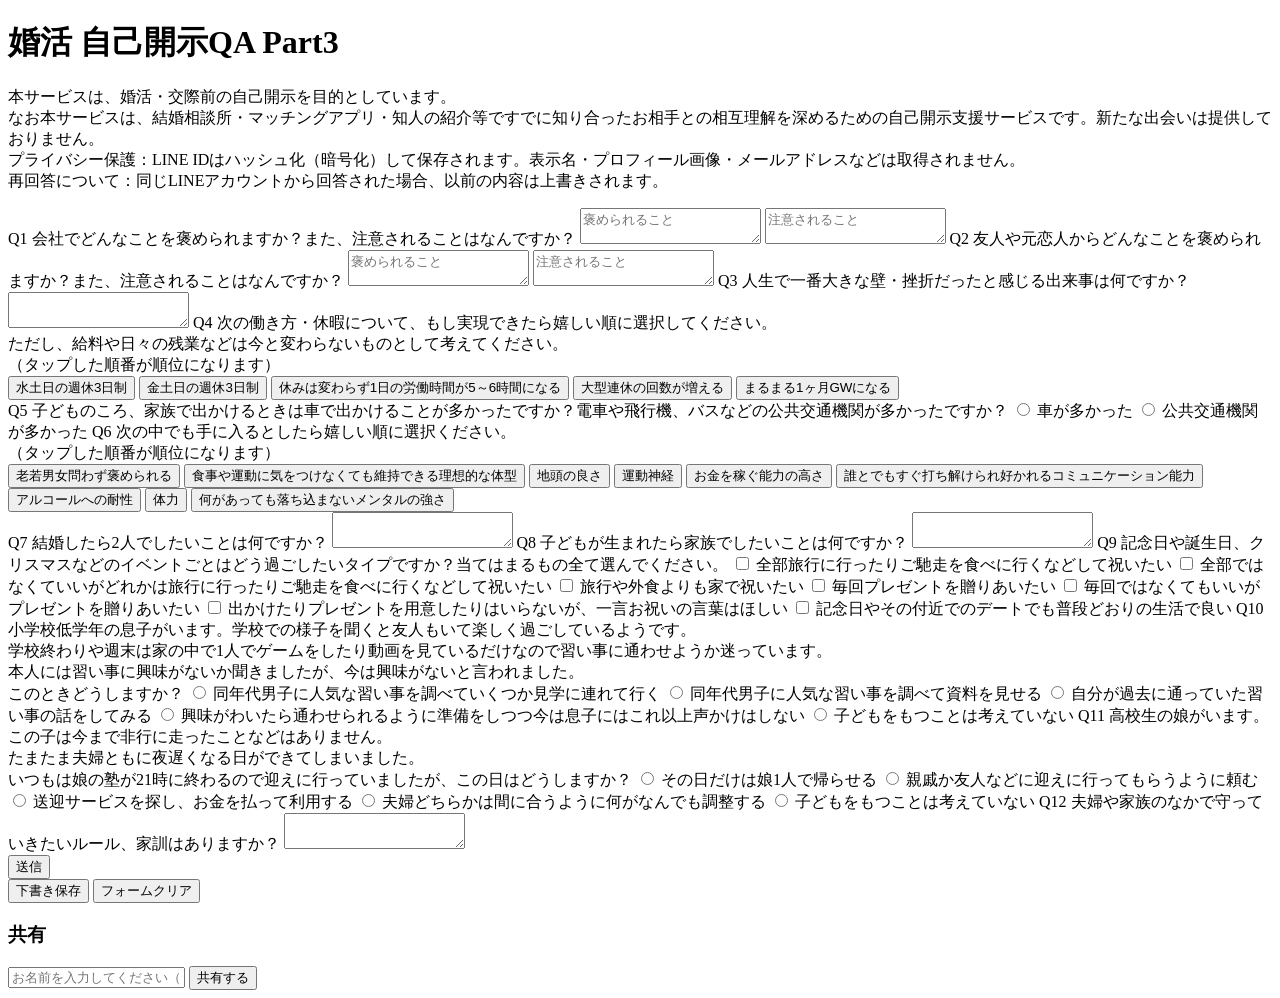
==== index.html @ a562075f "Update index.html" ====
<!DOCTYPE html>
<html lang="ja">
<head>
<meta charset="UTF-8"/>
<meta name="viewport" content="width=device-width, initial-scale=1.0"/>
<title>婚活自己開示QA Part3</title>

<link rel="stylesheet" href="style.css"/>
<script src="https://static.line-scdn.net/liff/edge/2/sdk.js"></script>

<style>
/* ============================================================
   ビューモード（共有リンクで開いたとき）
   ============================================================ */

#viewMode {
  display: none;
}

/* ============================================================
   状態表示（共有リンク読み込み中・エラー時）
   ============================================================ */

.state-card{
  text-align:center;
}

.state-text{
  margin:0;
  font-size:14px;
  line-height:1.8;
  color:#666;
}

.state-spinner{
  width:30px;
  height:30px;
  margin:0 auto 12px;
}

.state-spinner img{
  width:30px;
  height:30px;
  display:none;
}

.state-spinner .spinner-light{
  display:block;
}

@media (prefers-color-scheme: dark){
  .state-spinner .spinner-light{ display:none; }
  .state-spinner .spinner-dark{ display:block; }
}

.view-header {
  background: #ffffff;
  border-radius: 16px;
  padding: 20px 24px;
  margin-bottom: 16px;
  box-shadow: 0 4px 12px rgba(0,0,0,0.08);
  text-align: center;
}

.view-label {
  margin: 0 0 8px;
  font-size: 18px;
  font-weight: 700;
  color: #d96c7d;
  letter-spacing: 0.05em;
}

.view-name {
  margin: 0;
  font-size: 20px;
  font-weight: 700;
  color: #444;
}

.view-item {
  background: #ffffff;
  border-radius: 16px;
  padding: 18px 20px;
  margin-bottom: 12px;
  box-shadow: 0 2px 8px rgba(0,0,0,0.06);
}

.view-question {
  margin: 0 0 8px;
  font-size: 14px;
  font-weight: 600;
  color: #d96c7d;
  line-height: 1.6;
}

.view-answer {
  margin: 0;
  font-size: 15px;
  color: #444;
  line-height: 1.8;
  white-space: pre-wrap;
  word-break: break-word;
}

/* ============================================================
   共有画面 下部CTA（あなたの価値観も共有してみませんか？）
   ============================================================ */

.cta-card{
  position: relative;
  margin-top: 24px;
  padding: 24px;
  background: linear-gradient(135deg, #fff9fa 0%, #ffeef1 100%);
  border: 2px dashed #f4b8c5;
  border-radius: 24px;
  overflow: hidden;
  display: flex;
  align-items: center;
  gap: 20px;
  text-align: left;
}

.cta-image-left{
  flex: 0 0 25%;
  width: 25%;
  max-width: 140px;
  border-radius: 16px;
  object-fit: cover;
}

.cta-content{
  flex: 1;
  min-width: 0;
}

.cta-title{
  margin: 0 0 12px;
  font-size: 18px;
  font-weight: 700;
  color: #d96c7d;
}

.cta-text{
  margin: 0 0 20px;
  font-size: 13px;
  line-height: 1.8;
  color: #555;
}

.cta-button{
  display: flex;
  align-items: center;
  justify-content: center;
  gap: 8px;
  width: 100%;
  padding: 14px;
  border: none;
  border-radius: 50px;
  background: #f48ca0;
  color: #fff;
  font-size: 15px;
  font-weight: 700;
  text-decoration: none;
  cursor: pointer;
  box-shadow: 0 4px 12px rgba(244,140,160,.35);
}

.cta-arrow{
  display: inline-flex;
  align-items: center;
  justify-content: center;
  width: 22px;
  height: 22px;
  border-radius: 50%;
  background: rgba(255,255,255,.3);
  font-size: 14px;
  line-height: 1;
}

@media (max-width: 480px){
  .cta-card{
    flex-direction: column;
    text-align: center;
  }
  .cta-image-left{
    width: 45%;
    flex: 0 0 auto;
  }
  .cta-title{ font-size: 18px; }
}

/* ============================================================
   Q9 詳細欄（初期状態は非表示。JSで表示制御）
   ============================================================ */
#q9Detail{
  display: none;
}
</style>
</head>

<body>

<div class="container">

<!-- タイトル -->
<div class="form-header">

  <h1>婚活 自己開示QA Part3</h1>

  <p class="form-description">
    本サービスは、婚活・交際前の自己開示を目的としています。<br>
    なお本サービスは、結婚相談所・マッチングアプリ・知人の紹介等ですでに知り合ったお相手との相互理解を深めるための自己開示支援サービスです。新たな出会いは提供しておりません。<br>
    プライバシー保護：LINE IDはハッシュ化（暗号化）して保存されます。表示名・プロフィール画像・メールアドレスなどは取得されません。<br>
    再回答について：同じLINEアカウントから回答された場合、以前の内容は上書きされます。
  </p>

</div>

<!-- ビューモード表示エリア（共有リンクで開いたとき） -->
<div id="viewMode"></div>

<!-- Q1 -->
<label>Q1 会社でどんなことを褒められますか？また、注意されることはなんですか？</label>

<textarea
  id="q1good"
  class="detail-textarea"
  placeholder="褒められること"
></textarea>

<textarea
  id="q1bad"
  class="detail-textarea"
  placeholder="注意されること"
></textarea>


<!-- Q2 -->
<label>Q2 友人や元恋人からどんなことを褒められますか？また、注意されることはなんですか？</label>
<textarea
  id="q2good"
  class="detail-textarea"
  placeholder="褒められること"
></textarea>

<textarea
  id="q2bad"
  class="detail-textarea"
  placeholder="注意されること"
></textarea>

<!-- Q3 -->
<label>Q3 人生で一番大きな壁・挫折だったと感じる出来事は何ですか？ </label>
<textarea id="q3" class="detail-textarea"></textarea>

<!-- Q4 -->
<label>
  Q4 次の働き方・休暇について、もし実現できたら嬉しい順に選択してください。<br>
ただし、給料や日々の残業などは今と変わらないものとして考えてください。<br>
（タップした順番が順位になります）
</label>
<div id="q4Ranking" class="ranking-group">

<button type="button" class="rank-option" data-value="水土日の週休3日制">
<span class="rank-number"></span>
水土日の週休3日制
</button>

<button type="button" class="rank-option" data-value="金土日の週休3日制">
<span class="rank-number"></span>
金土日の週休3日制
</button>

<button type="button" class="rank-option" data-value="休みは変わらず1日の労働時間が5～6時間になる">
<span class="rank-number"></span>
休みは変わらず1日の労働時間が5～6時間になる
</button>

<button type="button" class="rank-option" data-value="大型連休の回数が増える">
<span class="rank-number"></span>
大型連休の回数が増える
</button>

<button type="button" class="rank-option" data-value="まるまる1ヶ月GWになる">
<span class="rank-number"></span>
まるまる1ヶ月GWになる 
</button>

</div>

<!-- Q5 -->
<label>
  Q5 子どものころ、家族で出かけるときは車で出かけることが多かったですか？電車や飛行機、バスなどの公共交通機関が多かったですか？
</label>

 <label>
  <input type="radio" name="q5" value="a5-1">
 車が多かった
</label>

  <label>
  <input type="radio" name="q5"  value="a5-2">
公共交通機関が多かった
</label>

<!-- Q6 -->
<label>
  Q6 次の中でも手に入るとしたら嬉しい順に選択ください。<br>
（タップした順番が順位になります）
</label>

<div id="q6Ranking" class="ranking-group">

<button type="button" class="rank-option" data-value="老若男女問わず褒められる">
<span class="rank-number"></span>
老若男女問わず褒められる
</button>

<button type="button" class="rank-option" data-value="食事や運動に気をつけなくても維持できる理想的な体型">
<span class="rank-number"></span>
食事や運動に気をつけなくても維持できる理想的な体型
</button>

<button type="button" class="rank-option" data-value="地頭の良さ">
<span class="rank-number"></span>
地頭の良さ
</button>

<button type="button" class="rank-option" data-value="運動神経">
<span class="rank-number"></span>
運動神経
</button>

<button type="button" class="rank-option" data-value="お金を稼ぐ能力の高さ">
<span class="rank-number"></span>
お金を稼ぐ能力の高さ
</button>

<button type="button" class="rank-option" data-value="誰とでもすぐ打ち解けられ好かれるコミュニケーション能力">
<span class="rank-number"></span>
誰とでもすぐ打ち解けられ好かれるコミュニケーション能力
</button>

<button type="button" class="rank-option" data-value="アルコールへの耐性">
<span class="rank-number"></span>
アルコールへの耐性
</button>

<button type="button" class="rank-option" data-value="体力">
<span class="rank-number"></span>
体力 
</button>

<button type="button" class="rank-option" data-value="何があっても落ち込まないメンタルの強さ">
<span class="rank-number"></span>
何があっても落ち込まないメンタルの強さ
</button>

</div>

<!-- Q7 -->
<label>Q7 結婚したら2人でしたいことは何ですか？</label>
<textarea id="q7" class="detail-textarea"></textarea>

<!-- Q8 -->
<label>Q8 子どもが生まれたら家族でしたいことは何ですか？</label>
<textarea id="q8" class="detail-textarea"></textarea>

<!-- Q9 -->
<label>
  Q9 記念日や誕生日、クリスマスなどのイベントごとはどう過ごしたいタイプですか？当てはまるもの全て選んでください。
</label>

 <label>
  <input type="checkbox" name="q9" value="a9-1">
 全部旅行に行ったりご馳走を食べに行くなどして祝いたい
</label>

  <label>
  <input type="checkbox" name="q9"  value="a9-2">
全部ではなくていいがどれかは旅行に行ったりご馳走を食べに行くなどして祝いたい
</label>

<label>
  <input type="checkbox" name="q9"  value="a9-3">
旅行や外食よりも家で祝いたい
</label>

<label>
  <input type="checkbox" name="q9"  value="a9-4">
毎回プレゼントを贈りあいたい
</label>

<label>
  <input type="checkbox" name="q9"  value="a9-5">
毎回ではなくてもいいがプレゼントを贈りあいたい
</label>

<label>
  <input type="checkbox" name="q9"  value="a9-6">
出かけたりプレゼントを用意したりはいらないが、一言お祝いの言葉はほしい
</label>

<label>
  <input type="checkbox" name="q9"  value="a9-7">
記念日やその付近でのデートでも普段どおりの生活で良い
</label>

  <textarea
    id="q9Detail"
    class="detail-textarea"
    placeholder="プレゼント代"
  ></textarea>

<!-- Q10 -->
<label>
  Q10 小学校低学年の息子がいます。学校での様子を聞くと友人もいて楽しく過ごしているようです。<br>
学校終わりや週末は家の中で1人でゲームをしたり動画を見ているだけなので習い事に通わせようか迷っています。<br>
本人には習い事に興味がないか聞きましたが、今は興味がないと言われました。<br>
このときどうしますか？
</label>

 <label>
  <input type="radio" name="q10" value="a10-1">
  同年代男子に人気な習い事を調べていくつか見学に連れて行く
</label>

<label>
  <input type="radio" name="q10" value="a10-2">
  同年代男子に人気な習い事を調べて資料を見せる
</label>

<label>
  <input type="radio" name="q10" value="a10-3">
  自分が過去に通っていた習い事の話をしてみる
</label>

<label>
  <input type="radio" name="q10" value="a10-4">
  興味がわいたら通わせられるように準備をしつつ今は息子にはこれ以上声かけはしない
</label>

 <label>
  <input type="radio" name="q10" value="a10-5">
  子どもをもつことは考えていない
</label>

<!-- Q11 -->
<label>Q11 高校生の娘がいます。この子は今まで非行に走ったことなどはありません。<br>
たまたま夫婦ともに夜遅くなる日ができてしまいました。<br>
いつもは娘の塾が21時に終わるので迎えに行っていましたが、この日はどうしますか？</label>

<label>
  <input type="radio" name="q11" value="a11-1">
  その日だけは娘1人で帰らせる
</label>

<label>
  <input type="radio" name="q11" value="a11-2">
  親戚か友人などに迎えに行ってもらうように頼む
</label>

<label>
  <input type="radio" name="q11" value="a11-3">
  送迎サービスを探し、お金を払って利用する
</label>

<label>
  <input type="radio" name="q11" value="a11-4">
  夫婦どちらかは間に合うように何がなんでも調整する
</label>


<label>
  <input type="radio" name="q11" value="a11-5">
  子どもをもつことは考えていない
</label>

<!-- Q12 -->
<label>Q12 夫婦や家族のなかで守っていきたいルール、家訓はありますか？</label>
<textarea id="q12" class="detail-textarea"></textarea>

<div class="button-group">

<button id="submitBtn" type="button">
  送信
</button>

<div class="sub-buttons">

  <button id="draftBtn" type="button">
    下書き保存
  </button>

  <button id="clearBtn" type="button">
    フォームクリア
  </button>

</div>

</div>

<!-- 共有モーダル -->
<div id="shareModal" class="modal hidden">
<div class="modal-content">

  <h3>共有</h3>

  <input
    id="shareName"
    placeholder="お名前を入力してください（任意）"
  >

  <button id="shareBtn">
    共有する
  </button>

</div>
</div>

<script src="app.js"></script>
</body>
</html>
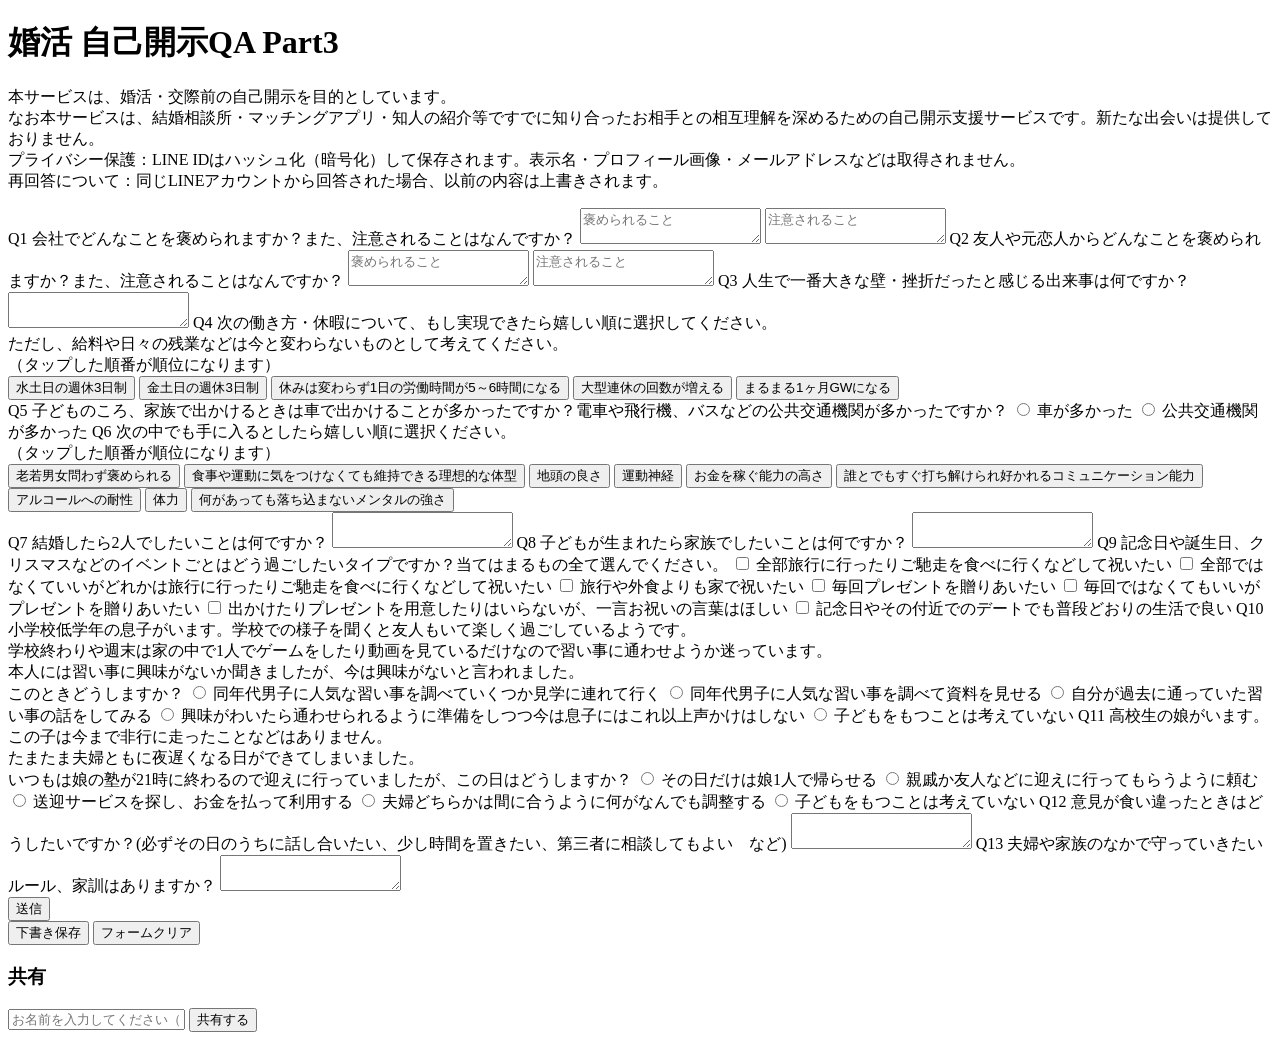
==== commit d7b9cf8a: "Update index.html" ====
--- a/index.html
+++ b/index.html
@@ -477,8 +477,12 @@
 </label>
 
 <!-- Q12 -->
-<label>Q12 夫婦や家族のなかで守っていきたいルール、家訓はありますか？</label>
+<label>Q12 意見が食い違ったときはどうしたいですか？(必ずその日のうちに話し合いたい、少し時間を置きたい、第三者に相談してもよい　など)</label>
 <textarea id="q12" class="detail-textarea"></textarea>
+
+<!-- Q13 -->
+<label>Q13 夫婦や家族のなかで守っていきたいルール、家訓はありますか？</label>
+<textarea id="q13" class="detail-textarea"></textarea>
 
 <div class="button-group">
 
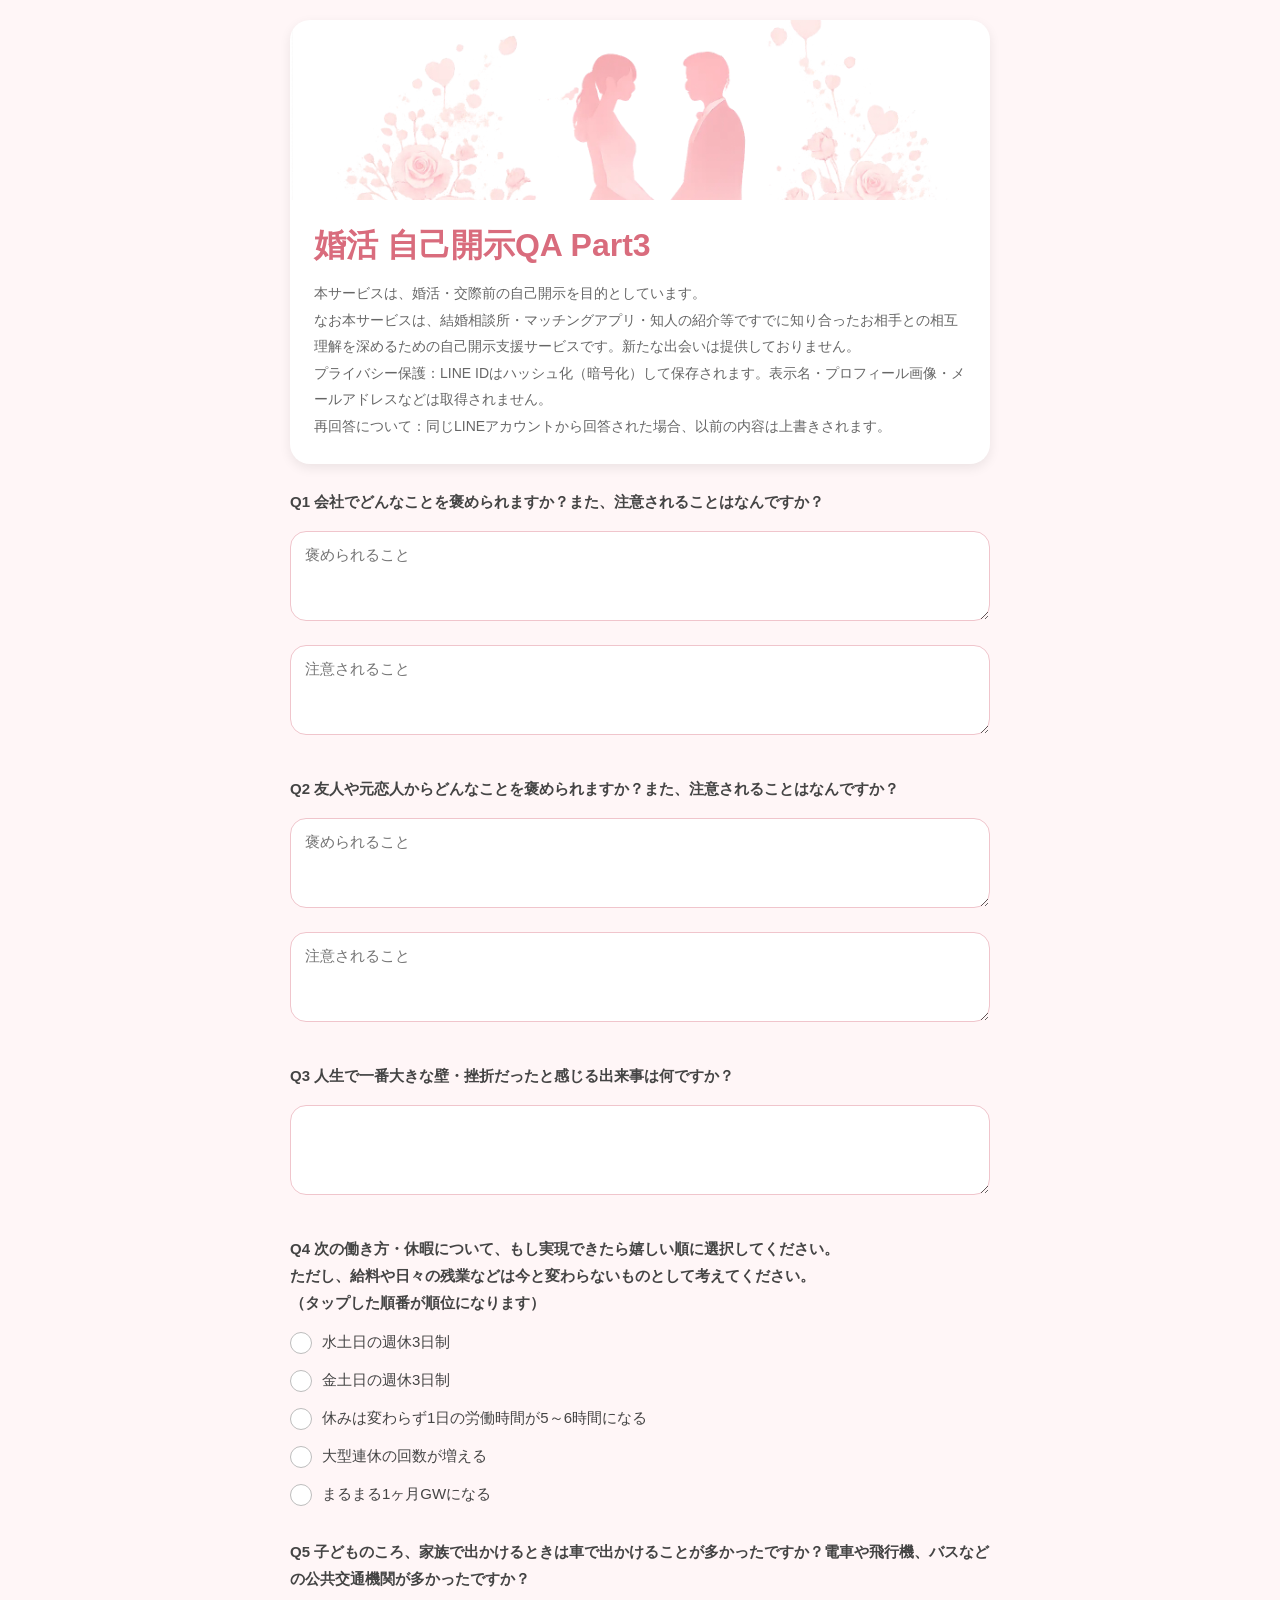
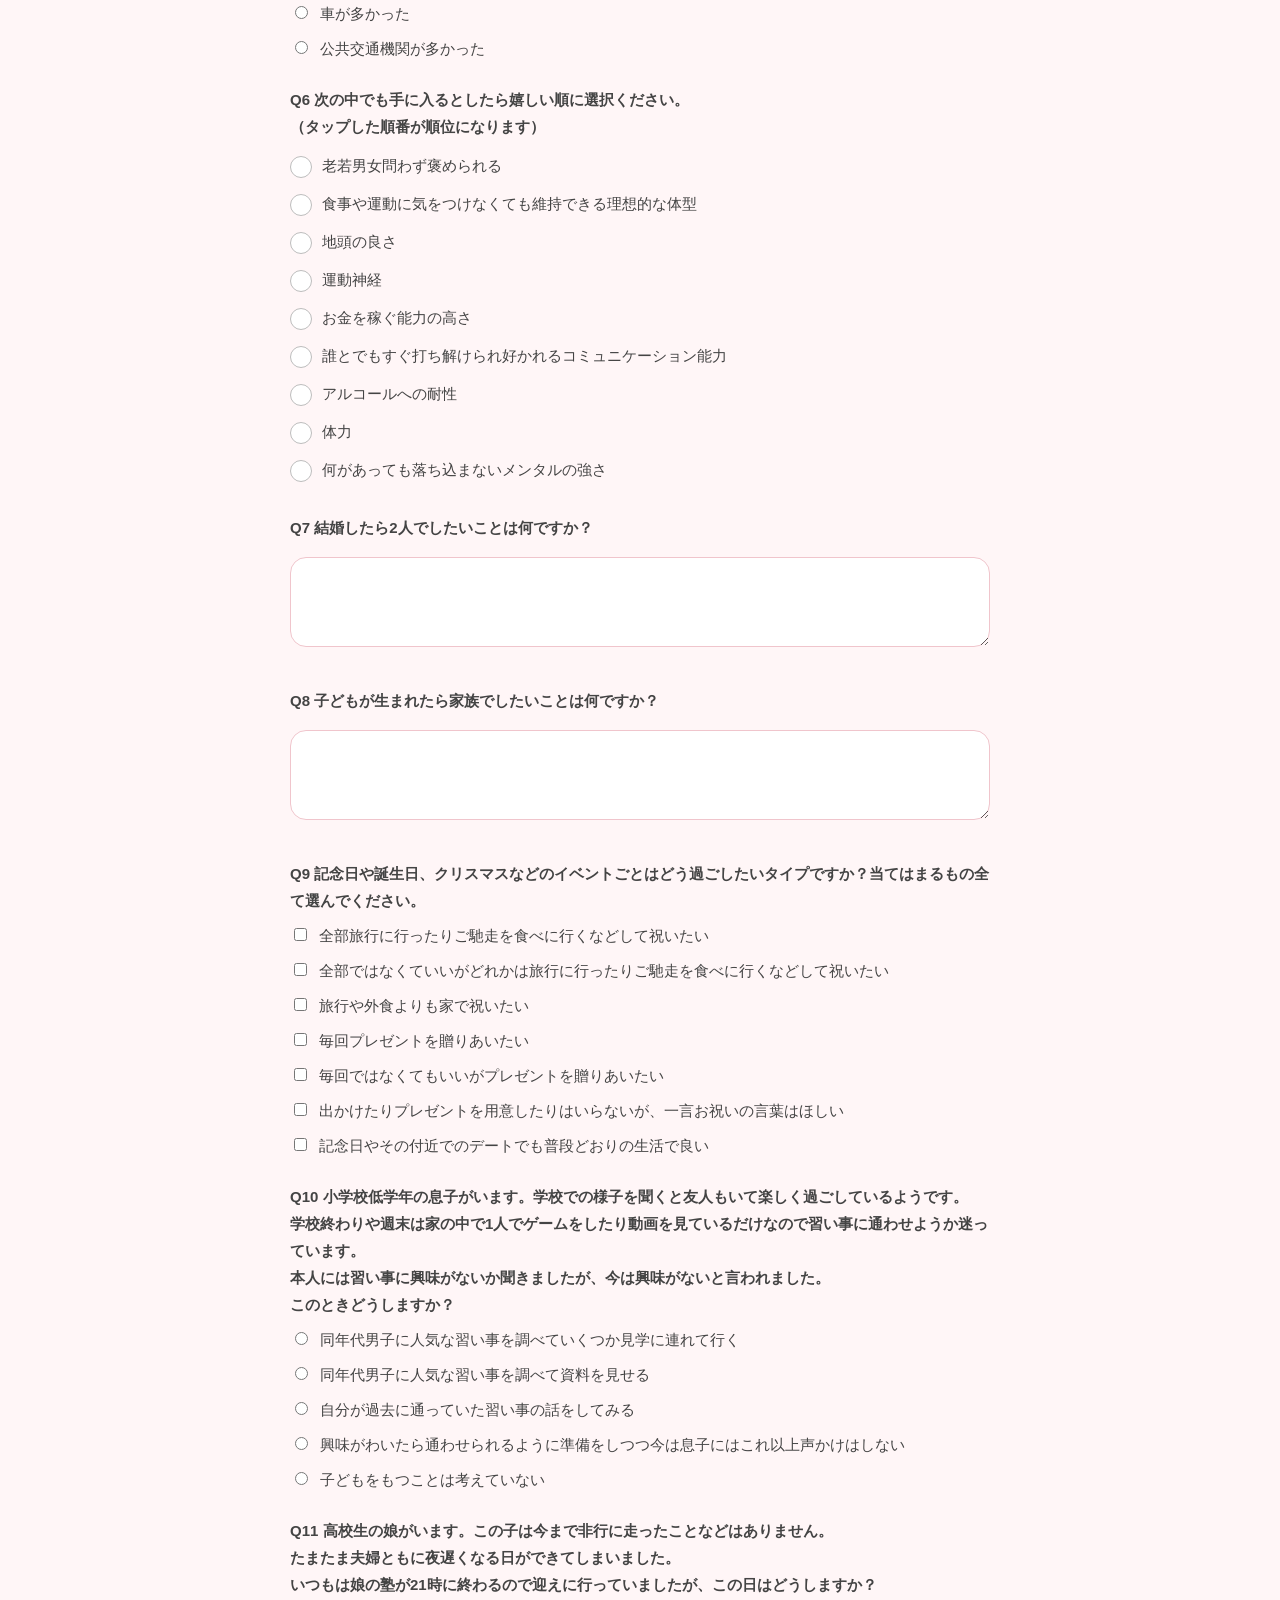
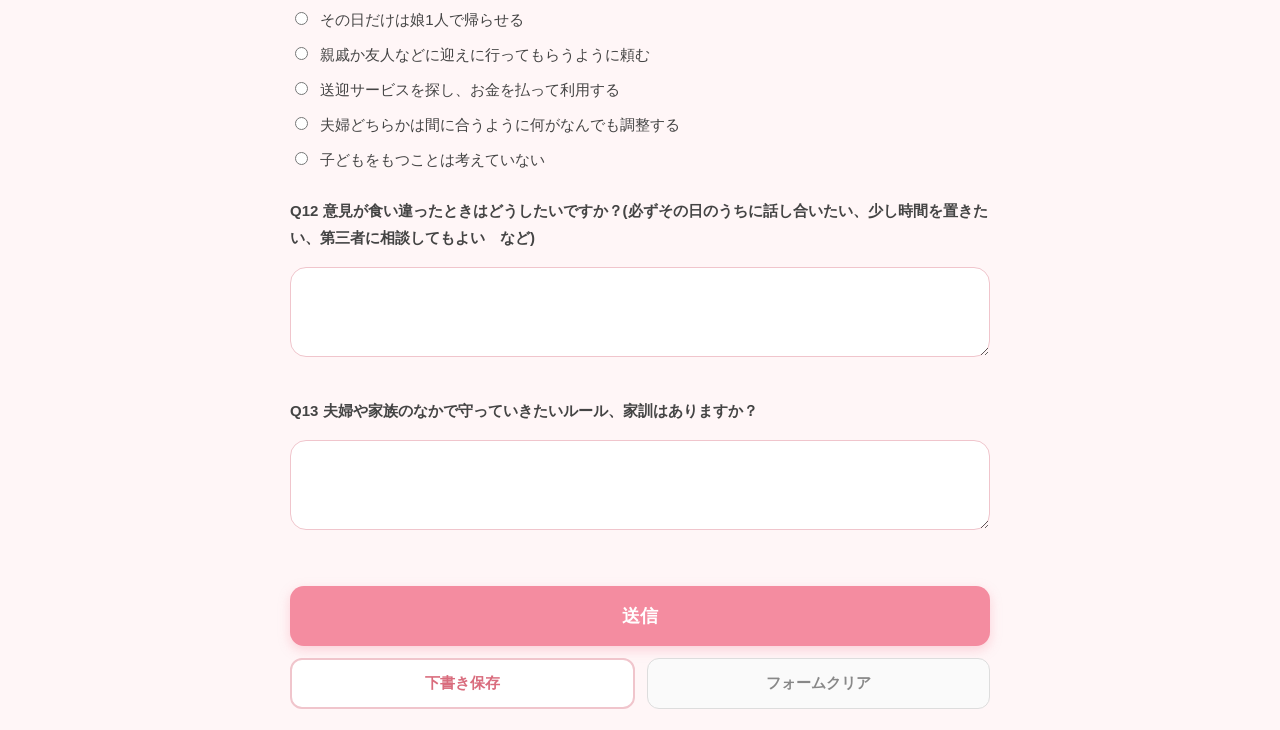
==== commit f2f73c70: "Update index.html" ====
--- a/index.html
+++ b/index.html
@@ -100,6 +100,30 @@
   line-height: 1.8;
   white-space: pre-wrap;
   word-break: break-word;
+}
+
+.view-tip {
+  display: flex;
+  align-items: flex-start;
+  gap: 8px;
+  margin-top: 12px;
+  padding: 10px 12px;
+  background: #fff7e6;
+  border: 1px solid #ffe1a8;
+  border-radius: 12px;
+}
+
+.view-tip-icon {
+  flex: 0 0 auto;
+  font-size: 14px;
+  line-height: 1.6;
+}
+
+.view-tip-text {
+  margin: 0;
+  font-size: 12.5px;
+  line-height: 1.6;
+  color: #a87b1f;
 }
 
 /* ============================================================
@@ -219,6 +243,9 @@
 <!-- ビューモード表示エリア（共有リンクで開いたとき） -->
 <div id="viewMode"></div>
 
+<!-- スクショ抑止ウォーターマーク（共有リンクの閲覧者にのみ表示） -->
+<div id="screenshotWatermark" aria-hidden="true"></div>
+
 <!-- Q1 -->
 <label>Q1 会社でどんなことを褒められますか？また、注意されることはなんですか？</label>
 
@@ -525,3 +552,4 @@
 <script src="app.js"></script>
 </body>
 </html>
+
--- a/style.css
+++ b/style.css
@@ -0,0 +1,335 @@
+*{
+  box-sizing:border-box;
+}
+
+body{
+  margin:0;
+  padding:20px 12px 34px;
+  background:#fff6f7;
+  font-family:
+    -apple-system,
+    BlinkMacSystemFont,
+    "Hiragino Sans",
+    "Yu Gothic",
+    sans-serif;
+  color:#444;
+}
+
+.container{
+  max-width:700px;
+  margin:0 auto;
+}
+
+/********************************
+ * ヘッダー
+ ********************************/
+
+.form-header{
+  background:#ffffff;
+  border-radius:20px;
+  overflow:hidden;
+  box-shadow:
+    0 4px 12px rgba(0,0,0,0.08);
+  margin-bottom:24px;
+}
+
+.form-header::before{
+  content:"";
+  display:block;
+  width:100%;
+  height:180px;
+  background-image:url("header.webp");
+  background-size:cover;
+  background-position:center;
+  background-repeat:no-repeat;
+}
+
+.form-header h1{
+  margin:24px 24px 12px;
+  font-size:32px;
+  font-weight:700;
+  color:#d96c7d;
+}
+
+.form-description{
+  margin:0 24px 24px;
+  font-size:14px;
+  line-height:1.9;
+  color:#666;
+}
+
+/********************************
+ * 質問
+ ********************************/
+
+label{
+  display:block;
+  margin-top:24px;
+  margin-bottom:8px;
+  font-size:15px;
+  font-weight:600;
+  line-height:1.8;
+}
+
+input[type="text"],
+textarea{
+  width:100%;
+  padding:14px;
+  border:1px solid #f0c5cc;
+  border-radius:12px;
+  background:#fff;
+  font-size:15px;
+}
+
+textarea{
+  min-height:120px;
+  resize:vertical;
+}
+
+.detail-textarea{
+  width:100%;
+  min-height:90px;
+  padding:14px;
+  border:1px solid #f0c5cc;
+  border-radius:16px;
+  background:#fff;
+  font-size:15px;
+  resize:vertical;
+  margin:8px 0 12px 0;
+}
+
+/********************************
+ * ラジオ・チェックボックス
+ ********************************/
+
+input[type="radio"],
+input[type="checkbox"]{
+  margin-right:8px;
+}
+
+label:has(input[type="radio"]),
+label:has(input[type="checkbox"]){
+  font-weight:400;
+  margin-top:8px;
+}
+
+/********************************
+ * 順位付けUI
+ ********************************/
+
+.ranking-group{
+  margin-top:8px;
+}
+
+.rank-option{
+  display:flex;
+  align-items:center;
+
+  gap:10px;
+
+  padding:8px 0;
+
+  background:none;
+  border:none;
+
+  width:100%;
+
+  text-align:left;
+  font-size:15px;
+
+  color:#444;
+
+  cursor:pointer;
+}
+
+.rank-number{
+  width:22px;
+  height:22px;
+
+  border-radius:50%;
+
+  border:1px solid #bdbdbd;
+
+  background:#fff;
+
+  color:transparent;
+
+  display:flex;
+  align-items:center;
+  justify-content:center;
+
+  font-size:11px;
+  font-weight:700;
+
+  flex-shrink:0;
+}
+
+.rank-option.selected .rank-number{
+  background:#0a84ff;
+  border-color:#0a84ff;
+  color:#fff;
+}
+
+/********************************
+ * ボタン
+ ********************************/
+
+.button-group{
+  margin-top:40px;
+}
+
+#submitBtn{
+  width:100%;
+  padding:18px;
+  border:none;
+  border-radius:14px;
+  background:#f48ca0;
+  color:#fff;
+  font-size:18px;
+  font-weight:700;
+  cursor:pointer;
+  box-shadow:
+    0 4px 12px rgba(244,140,160,.35);
+}
+
+#submitBtn:hover{
+  opacity:.95;
+}
+
+#submitBtn:disabled{
+  opacity:.6;
+  cursor:default;
+}
+
+.sub-buttons{
+  display:flex;
+  gap:12px;
+  margin-top:12px;
+}
+
+.sub-buttons button{
+  flex:1;
+  border-radius:12px;
+  font-weight:600;
+  cursor:pointer;
+  transition:.2s;
+}
+
+#draftBtn{
+  padding:14px;
+  background:#fff;
+  color:#d96c7d;
+  border:2px solid #f0c5cc;
+  font-size:15px;
+}
+
+#clearBtn{
+  padding:14px;
+  background:#fafafa;
+  color:#888;
+  border:1px solid #dddddd;
+  font-size:15px;
+}
+
+#draftBtn:hover{
+  background:#fff6f7;
+}
+
+#clearBtn:hover{
+  background:#f0f0f0;
+}
+
+/********************************
+ * モーダル
+ ********************************/
+
+.modal{
+  display:none;
+  position:fixed;
+  inset:0;
+  background:rgba(0,0,0,.45);
+  justify-content:center;
+  align-items:center;
+  padding:20px;
+  z-index:999;
+}
+
+.modal.show{
+  display:flex;
+}
+
+.modal-content{
+  width:100%;
+  max-width:400px;
+  background:#fff;
+  border-radius:20px;
+  padding:24px;
+  box-shadow:
+    0 8px 24px rgba(0,0,0,.15);
+}
+
+.modal-content h3{
+  margin-top:0;
+  text-align:center;
+  color:#d96c7d;
+}
+
+#shareName{
+  width:100%;
+  margin-top:12px;
+}
+
+#shareBtn{
+  width:100%;
+  margin-top:16px;
+  padding:14px;
+  border:none;
+  border-radius:12px;
+  background:#f48ca0;
+  color:#fff;
+  font-size:16px;
+  font-weight:700;
+  cursor:pointer;
+}
+
+.share-confirm-card{
+  margin-top:0;
+  margin-bottom:12px;
+}
+
+/********************************
+ * セーフエリア（LINEミニアプリ・横向きモード）
+ ********************************/
+
+@media (orientation:landscape){
+  body{
+    padding-left:44px;
+    padding-right:44px;
+    padding-bottom:21px;
+  }
+}
+
+/********************************
+ * スマホ最適化
+ ********************************/
+
+@media (max-width:600px){
+
+  .form-header::before{
+    height:140px;
+  }
+
+  .form-header h1{
+    font-size:28px;
+  }
+
+  .form-description{
+    font-size:13px;
+  }
+
+  .rank-option{
+    font-size:14px;
+    line-height:1.5;
+  }
+}
+
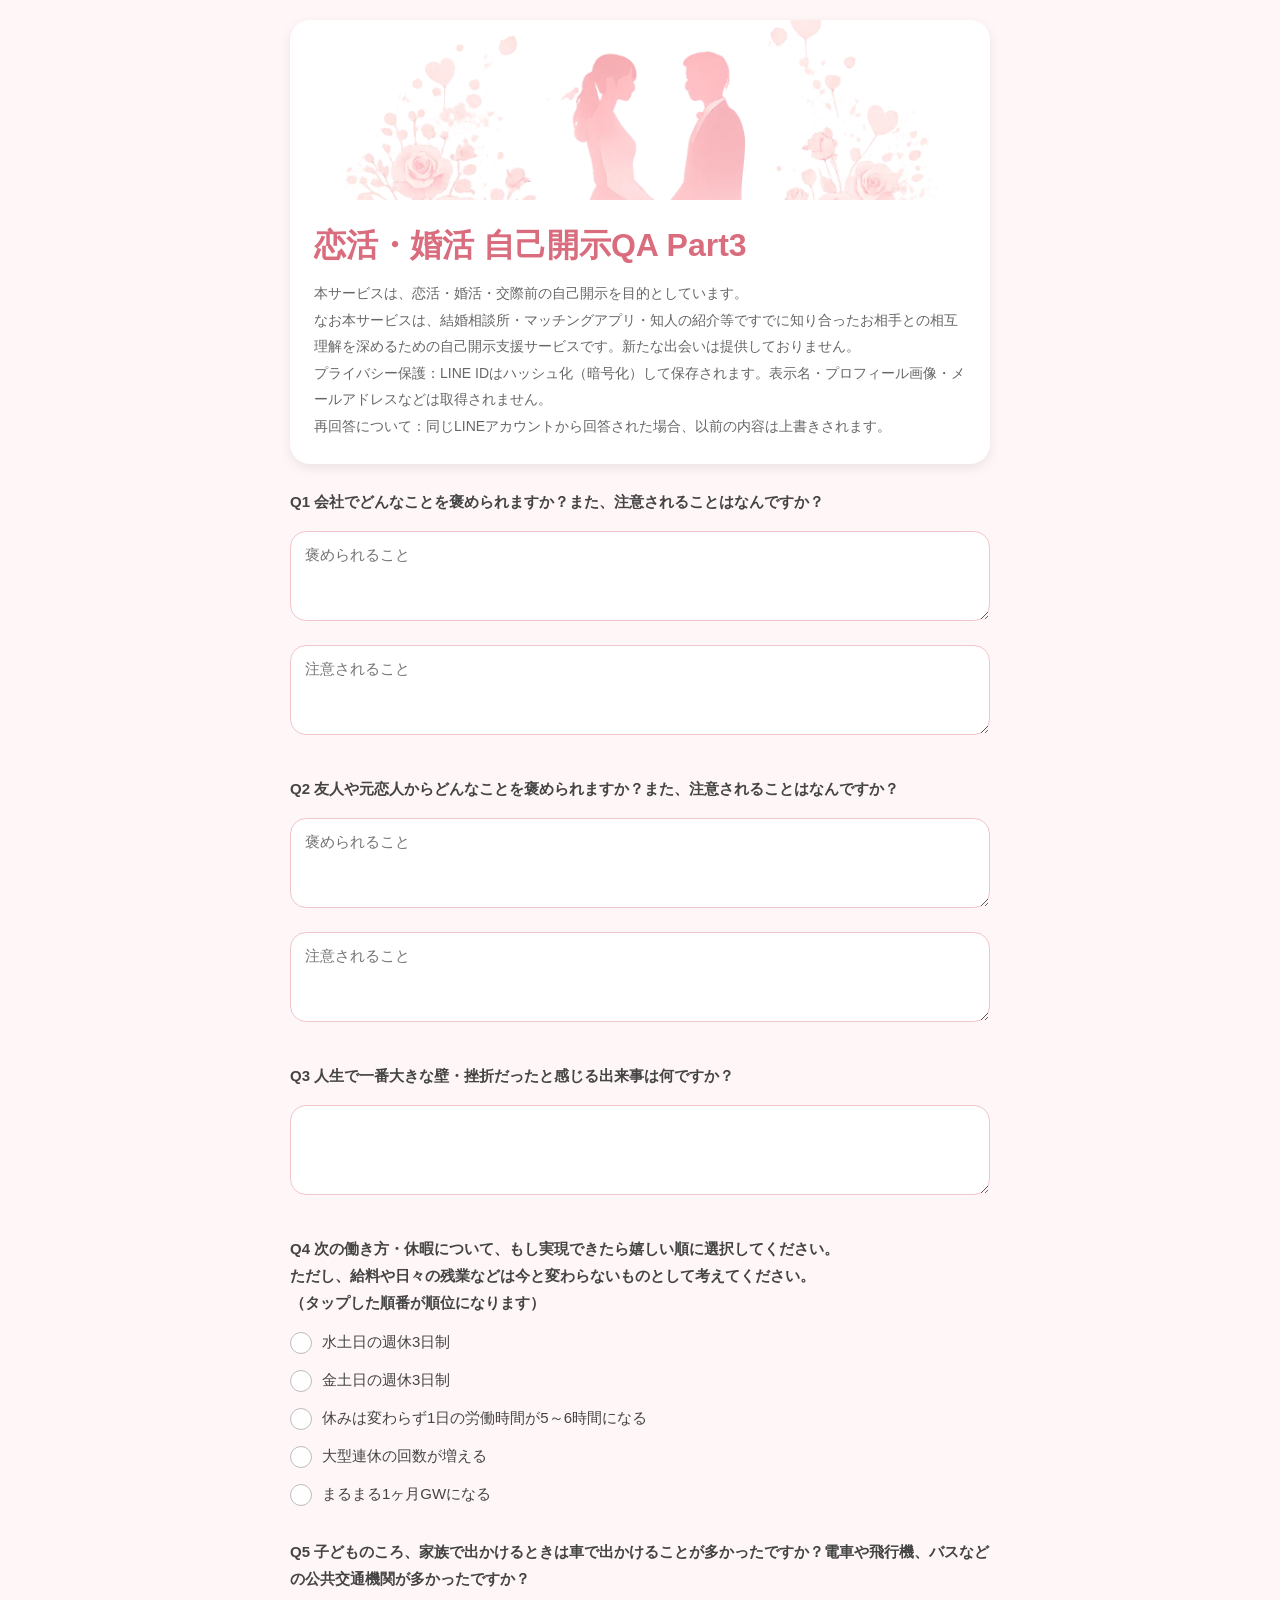
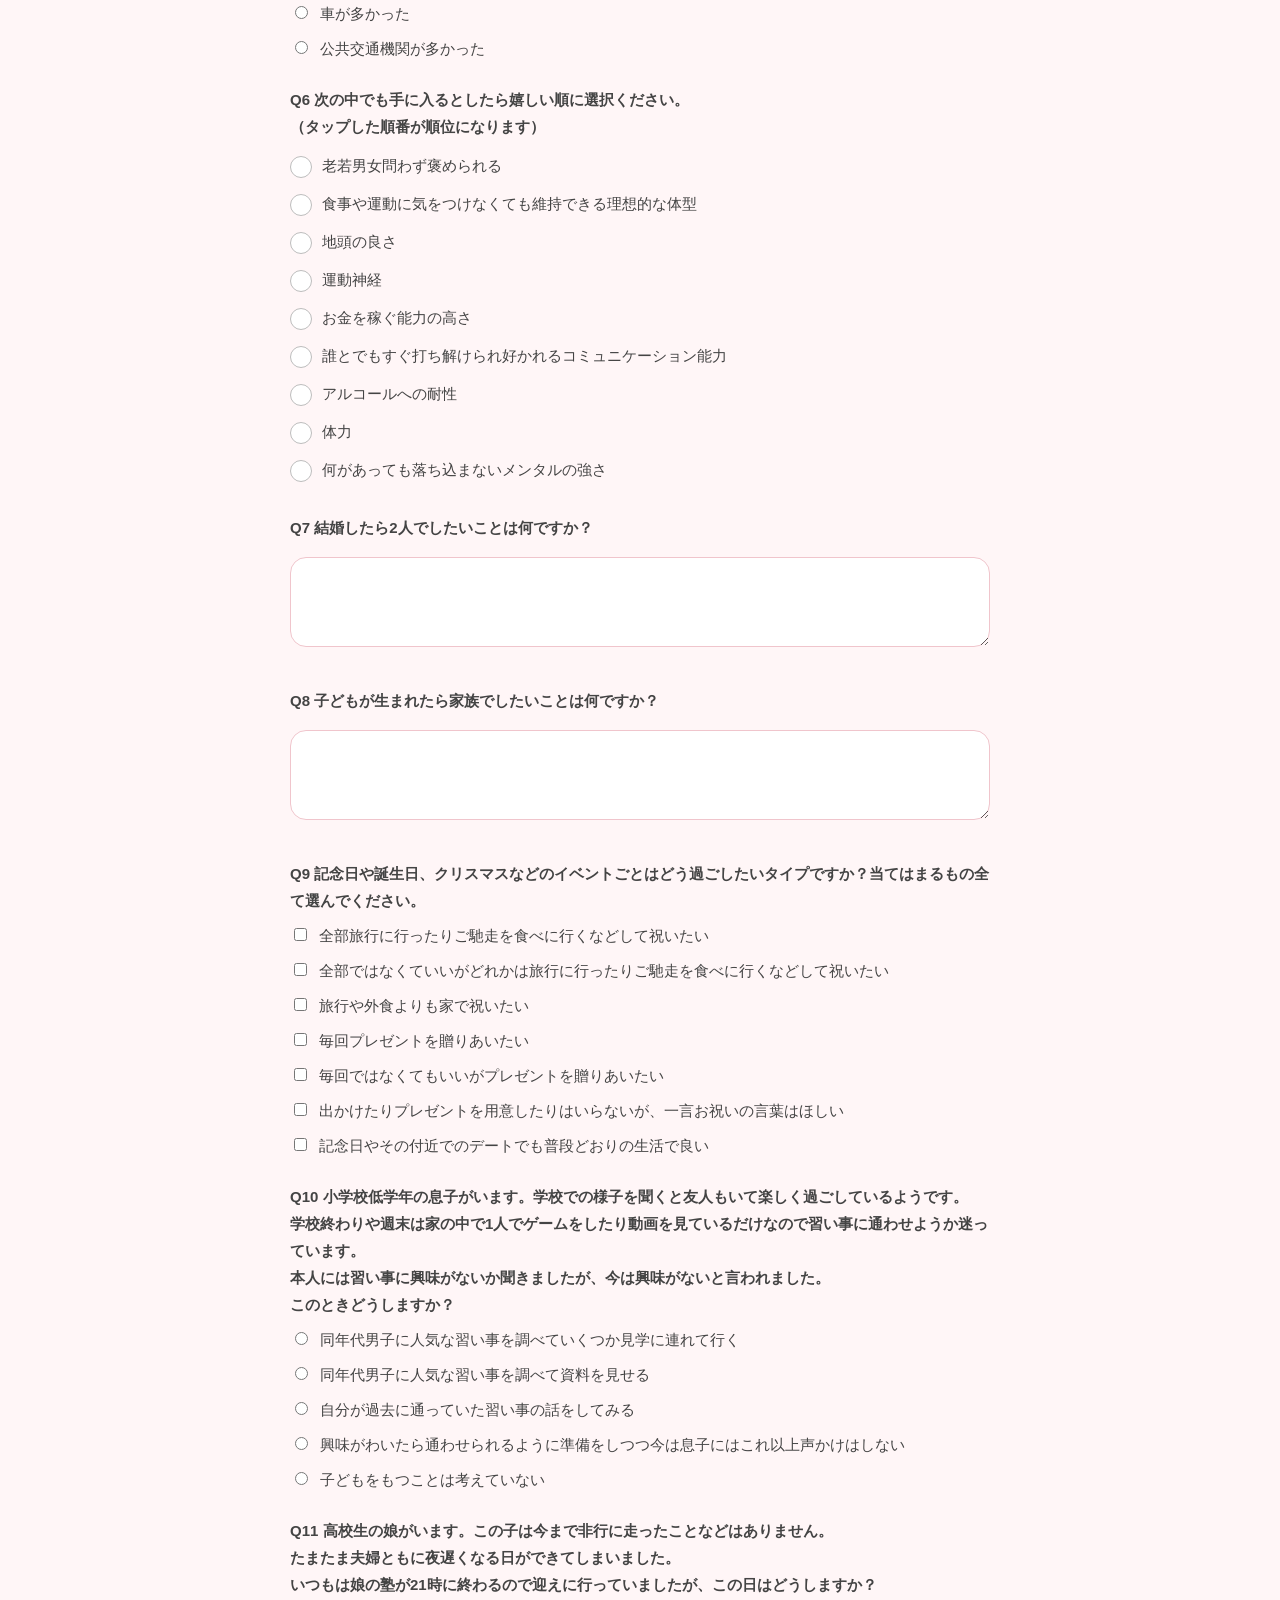
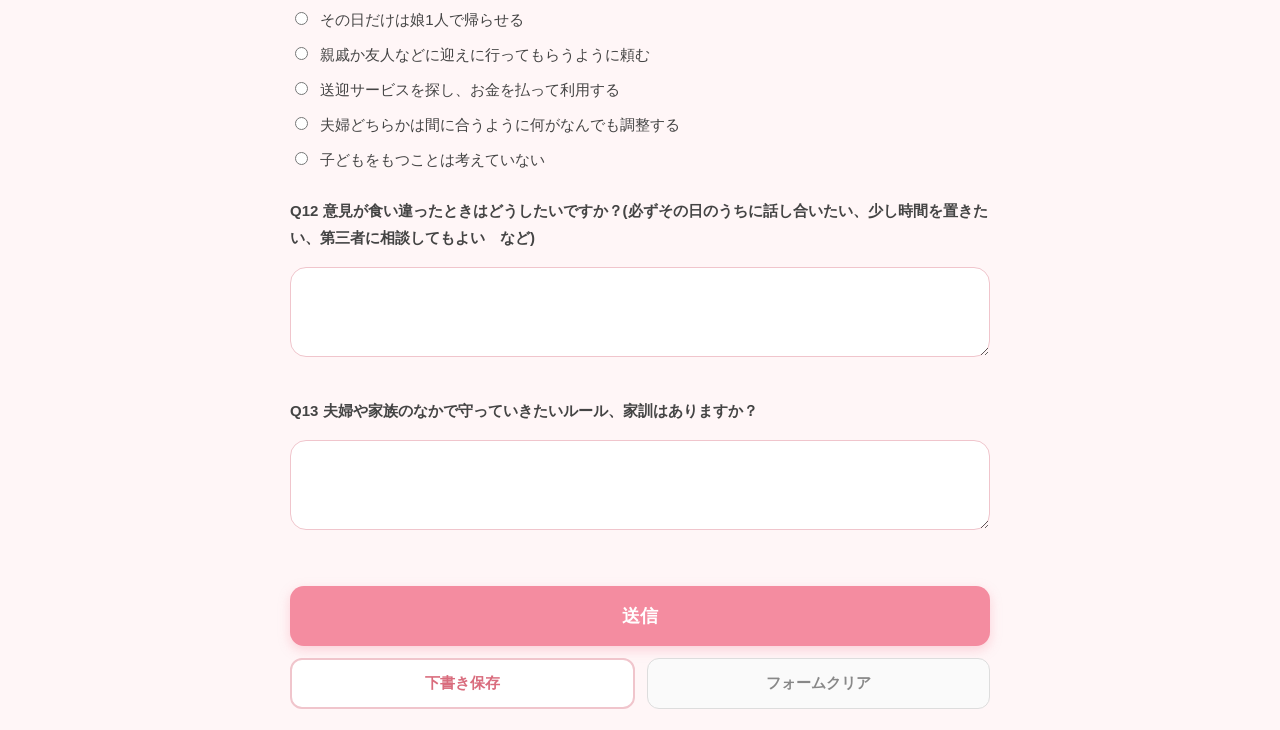
==== commit 09d56ba9: "Update index.html" ====
--- a/index.html
+++ b/index.html
@@ -3,7 +3,7 @@
 <head>
 <meta charset="UTF-8"/>
 <meta name="viewport" content="width=device-width, initial-scale=1.0"/>
-<title>婚活自己開示QA Part3</title>
+<title>恋活・婚活自己開示QA Part3</title>
 
 <link rel="stylesheet" href="style.css"/>
 <script src="https://static.line-scdn.net/liff/edge/2/sdk.js"></script>
@@ -229,10 +229,10 @@
 <!-- タイトル -->
 <div class="form-header">
 
-  <h1>婚活 自己開示QA Part3</h1>
+  <h1>恋活・婚活 自己開示QA Part3</h1>
 
   <p class="form-description">
-    本サービスは、婚活・交際前の自己開示を目的としています。<br>
+    本サービスは、恋活・婚活・交際前の自己開示を目的としています。<br>
     なお本サービスは、結婚相談所・マッチングアプリ・知人の紹介等ですでに知り合ったお相手との相互理解を深めるための自己開示支援サービスです。新たな出会いは提供しておりません。<br>
     プライバシー保護：LINE IDはハッシュ化（暗号化）して保存されます。表示名・プロフィール画像・メールアドレスなどは取得されません。<br>
     再回答について：同じLINEアカウントから回答された場合、以前の内容は上書きされます。
--- a/style.css
+++ b/style.css
@@ -333,3 +333,24 @@
   }
 }
 
+/********************************
+ * スクショ抑止用ウォーターマーク
+ * ・共有リンクを開いた閲覧者の画面にのみ重ねて表示する
+ * ・position:fixedのためスクロールしても常に画面上に留まり、
+ *   端末でスクショを撮ってもウォーターマークごと写り込む
+ * ・pointer-eventsはnoneにして操作の邪魔をしないようにする
+ ********************************/
+
+#screenshotWatermark{
+  display:none;
+  position:fixed;
+  inset:0;
+  z-index:9999;
+  pointer-events:none;
+  background-repeat:repeat;
+  background-position:top left;
+}
+
+#screenshotWatermark.show{
+  display:block;
+}
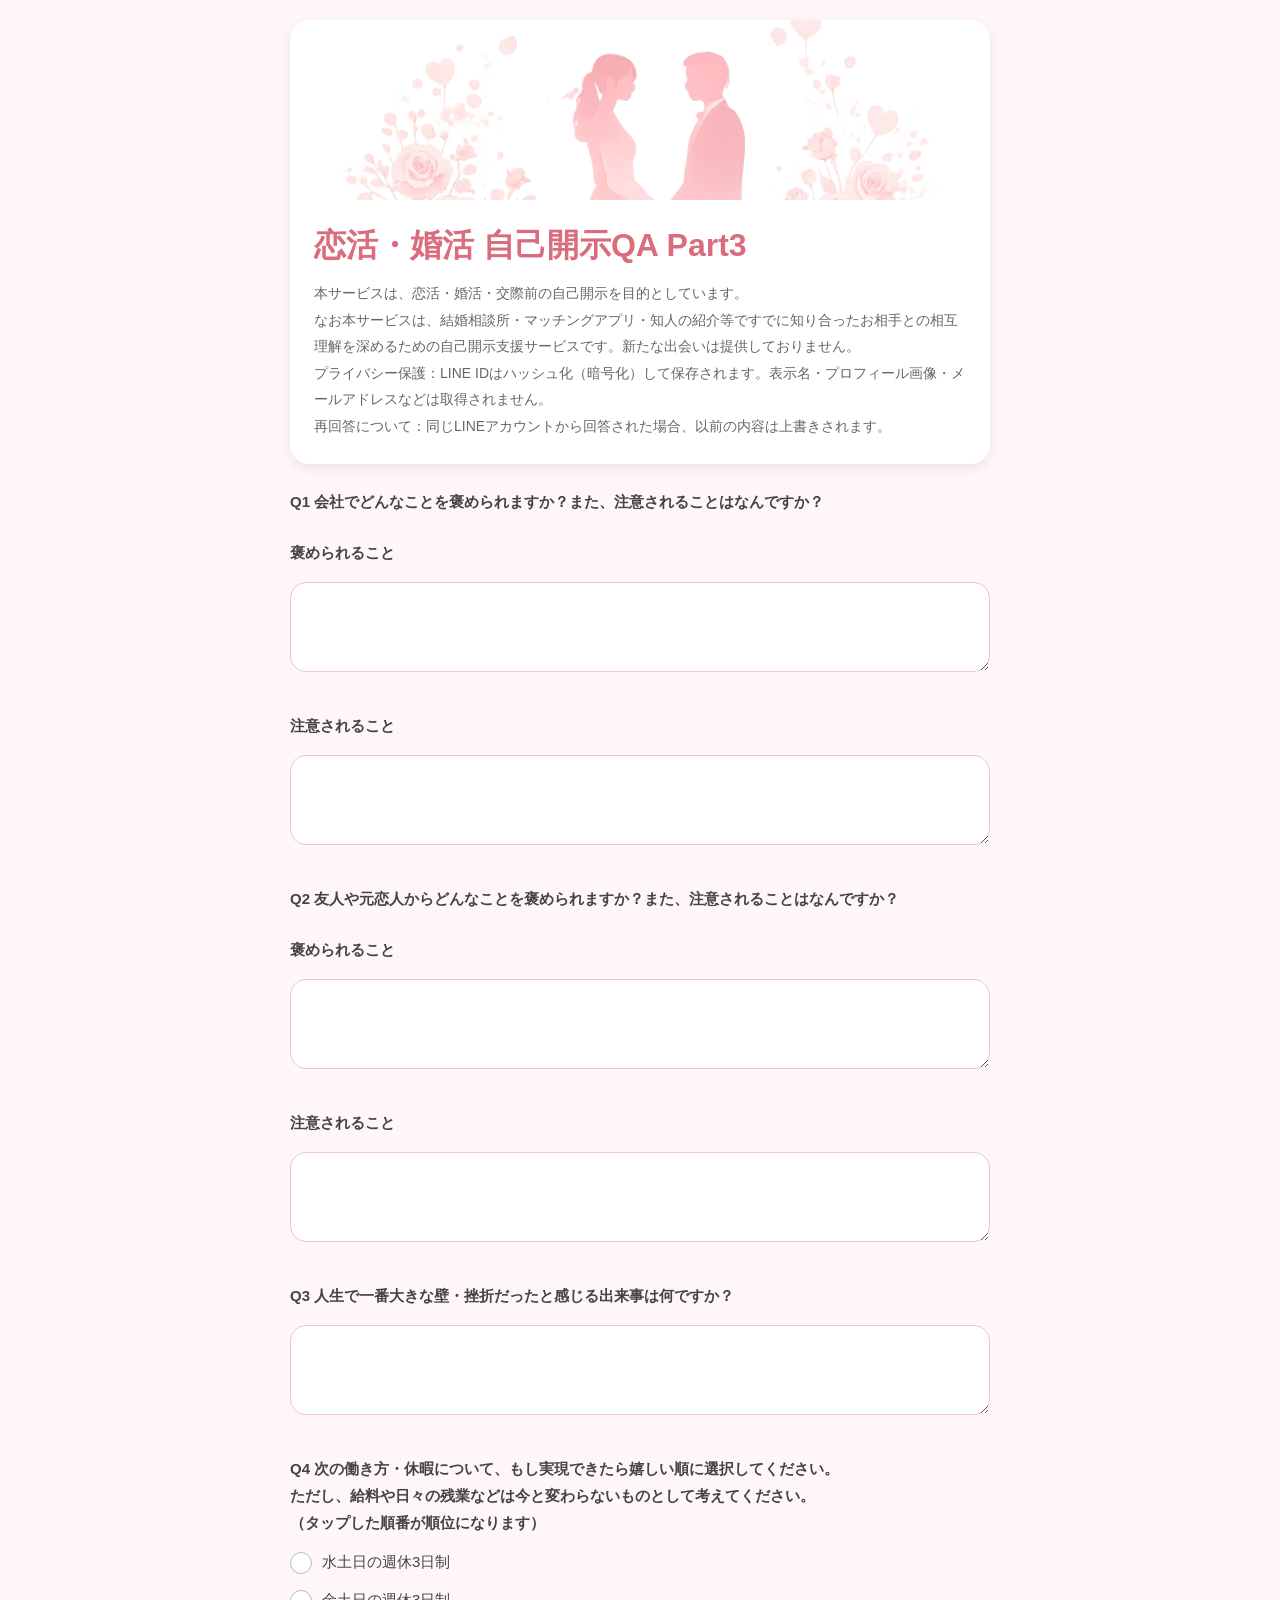
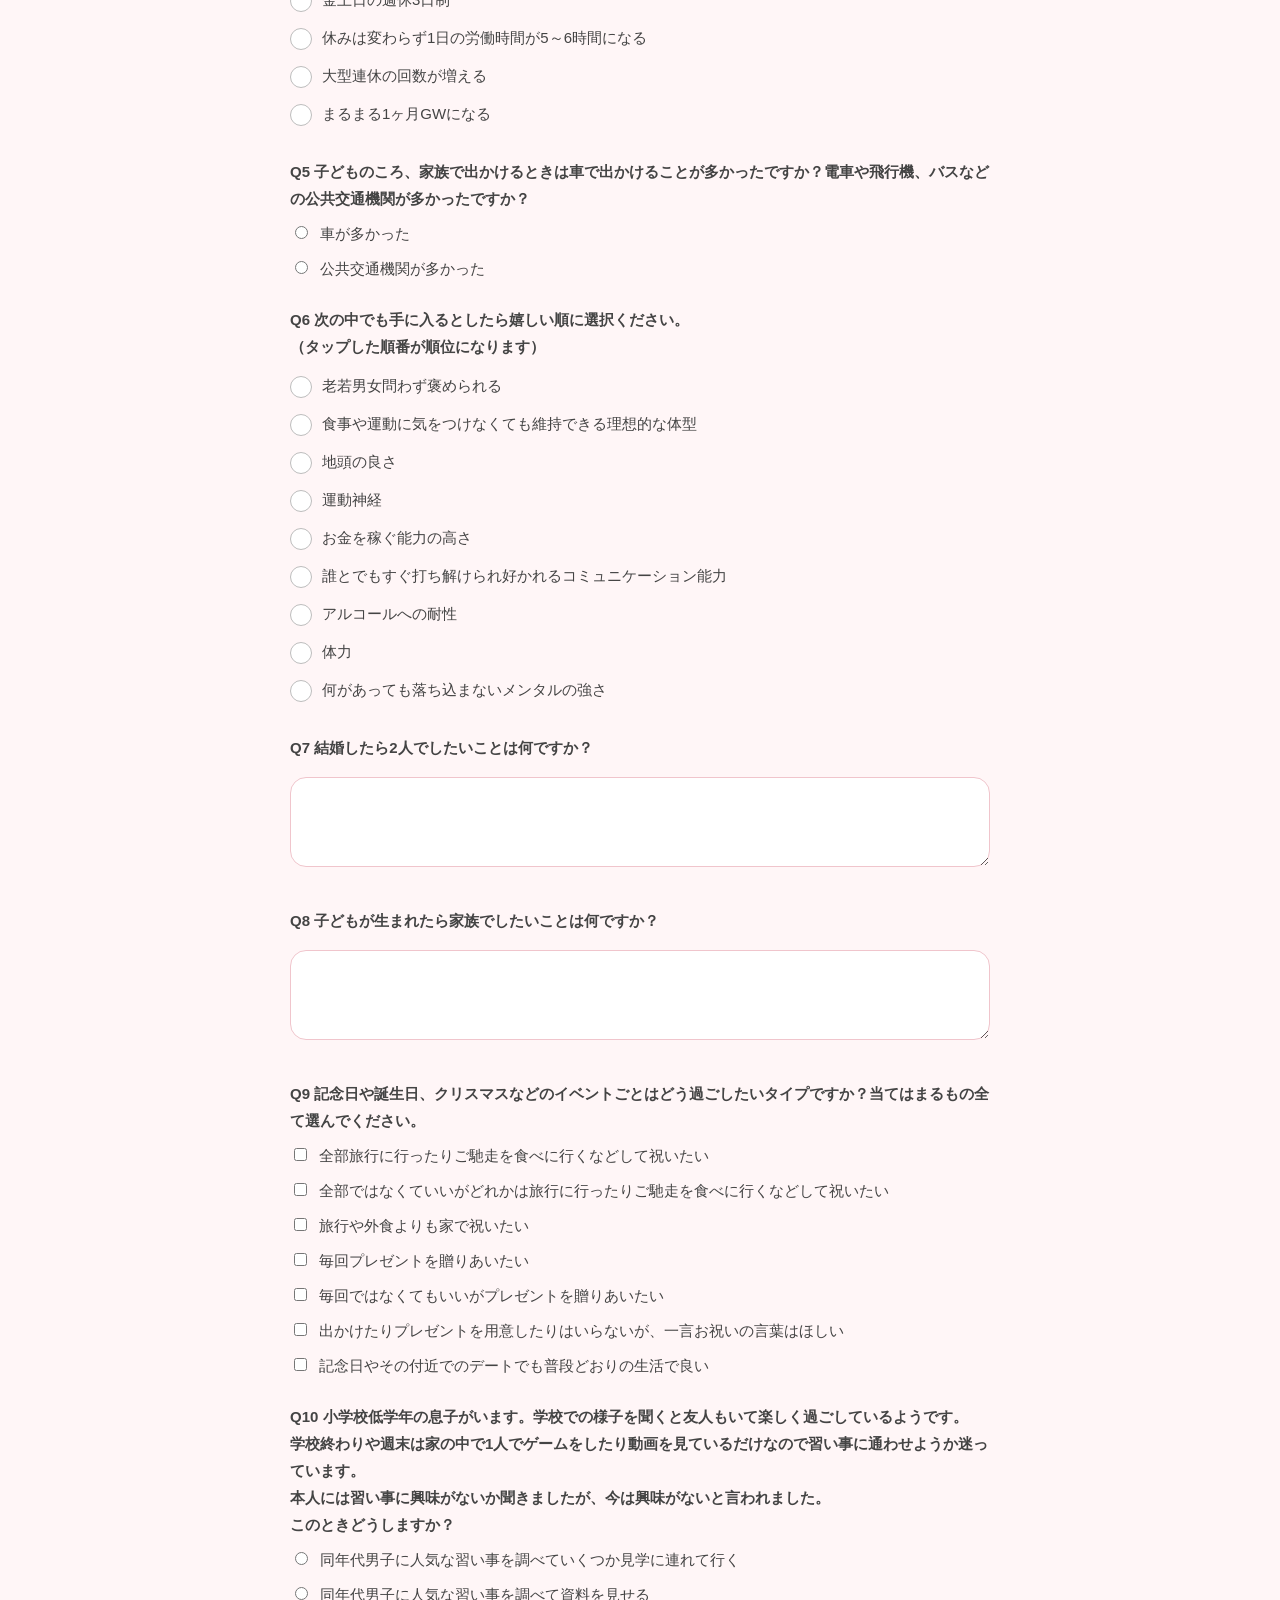
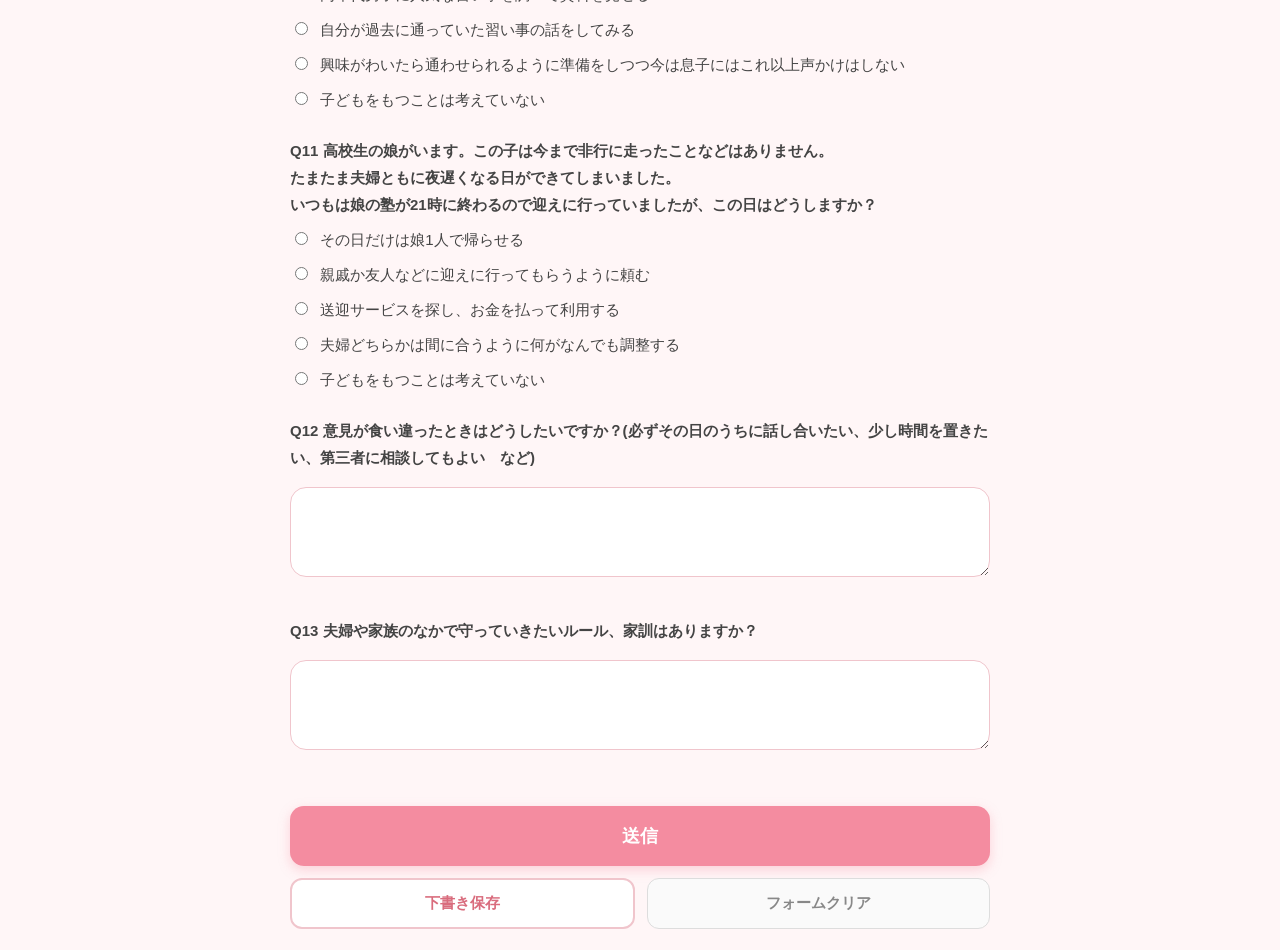
==== commit 636f2c55: "Update index.html" ====
--- a/index.html
+++ b/index.html
@@ -248,33 +248,20 @@
 
 <!-- Q1 -->
 <label>Q1 会社でどんなことを褒められますか？また、注意されることはなんですか？</label>
-
-<textarea
-  id="q1good"
-  class="detail-textarea"
-  placeholder="褒められること"
-></textarea>
-
-<textarea
-  id="q1bad"
-  class="detail-textarea"
-  placeholder="注意されること"
-></textarea>
+<label>褒められること</label>
+<textarea id="q1good" class="detail-textarea"></textarea>
+
+<label>注意されること</label>
+<textarea id="q1bad" class="detail-textarea"></textarea>
 
 
 <!-- Q2 -->
 <label>Q2 友人や元恋人からどんなことを褒められますか？また、注意されることはなんですか？</label>
-<textarea
-  id="q2good"
-  class="detail-textarea"
-  placeholder="褒められること"
-></textarea>
-
-<textarea
-  id="q2bad"
-  class="detail-textarea"
-  placeholder="注意されること"
-></textarea>
+<label>褒められること</label>
+<textarea id="q2good" class="detail-textarea"></textarea>
+
+<label>注意されること</label>
+<textarea id="q2bad" class="detail-textarea"></textarea>
 
 <!-- Q3 -->
 <label>Q3 人生で一番大きな壁・挫折だったと感じる出来事は何ですか？ </label>
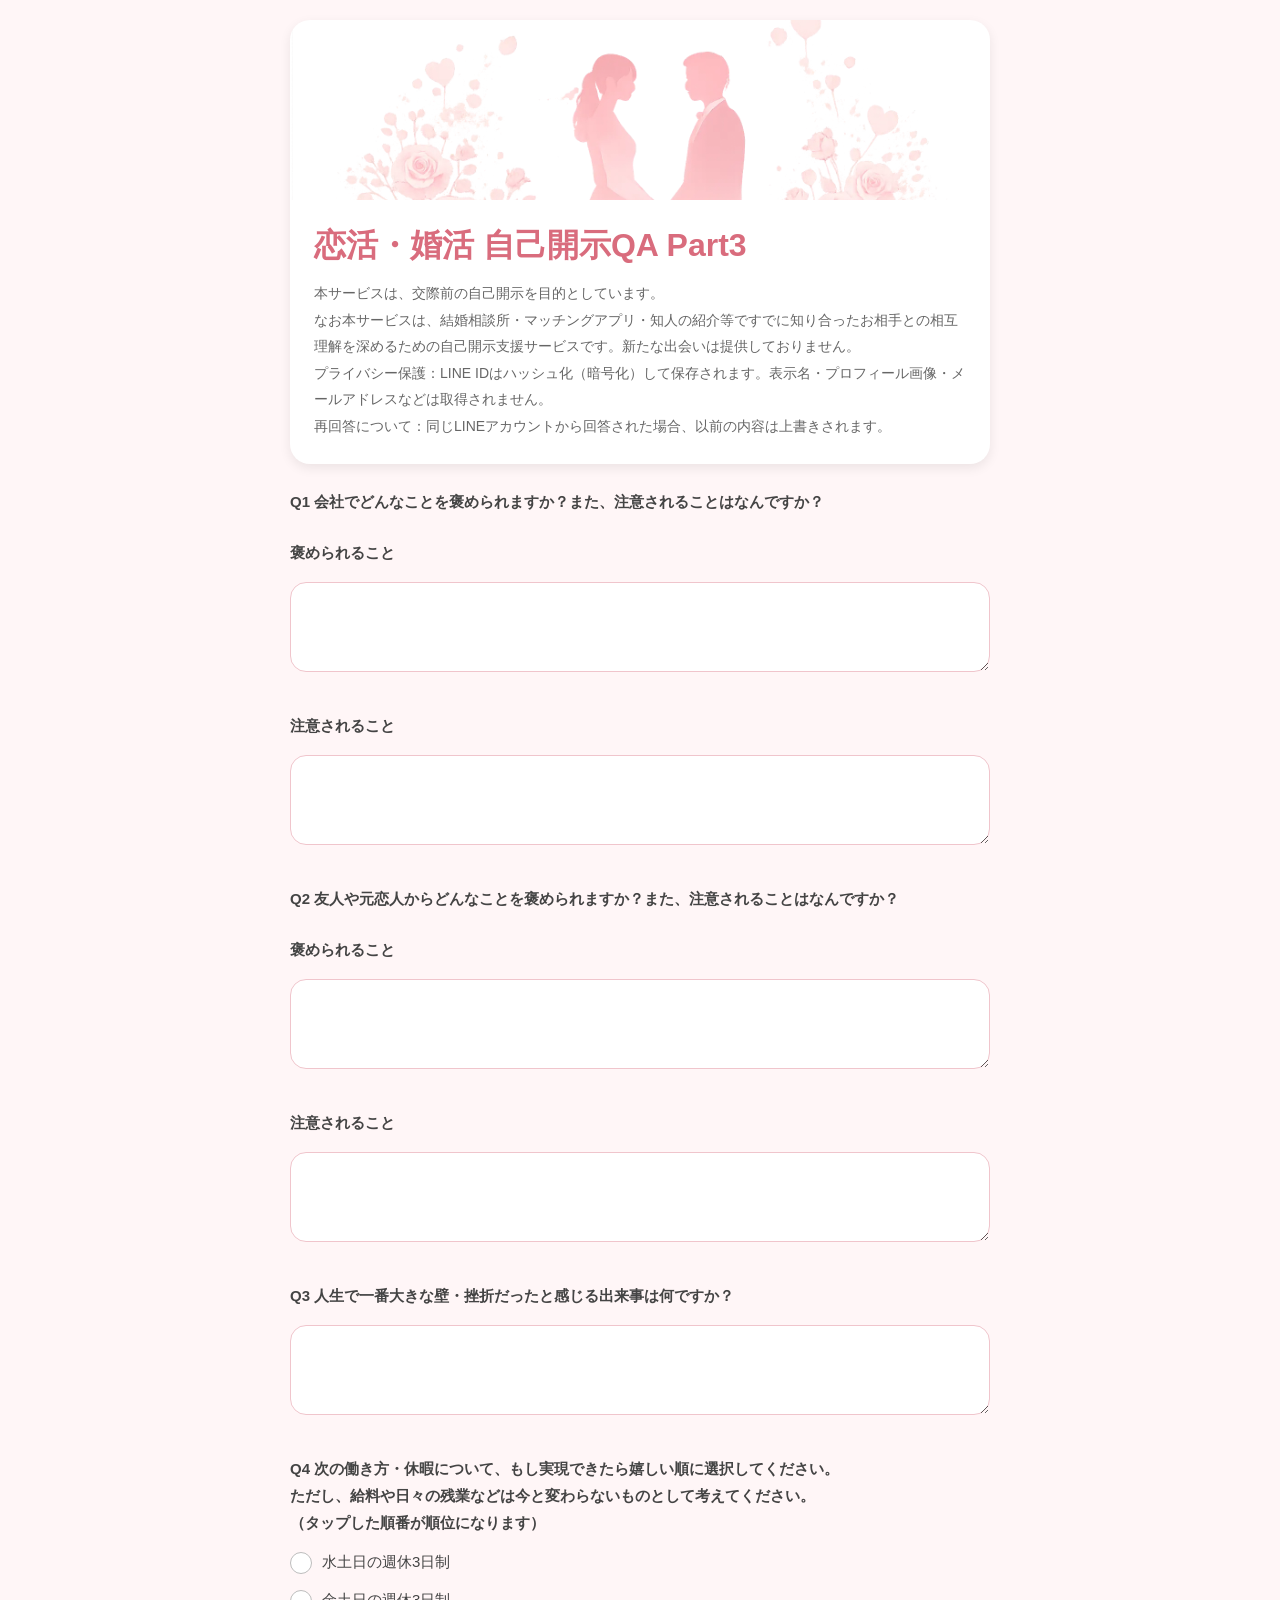
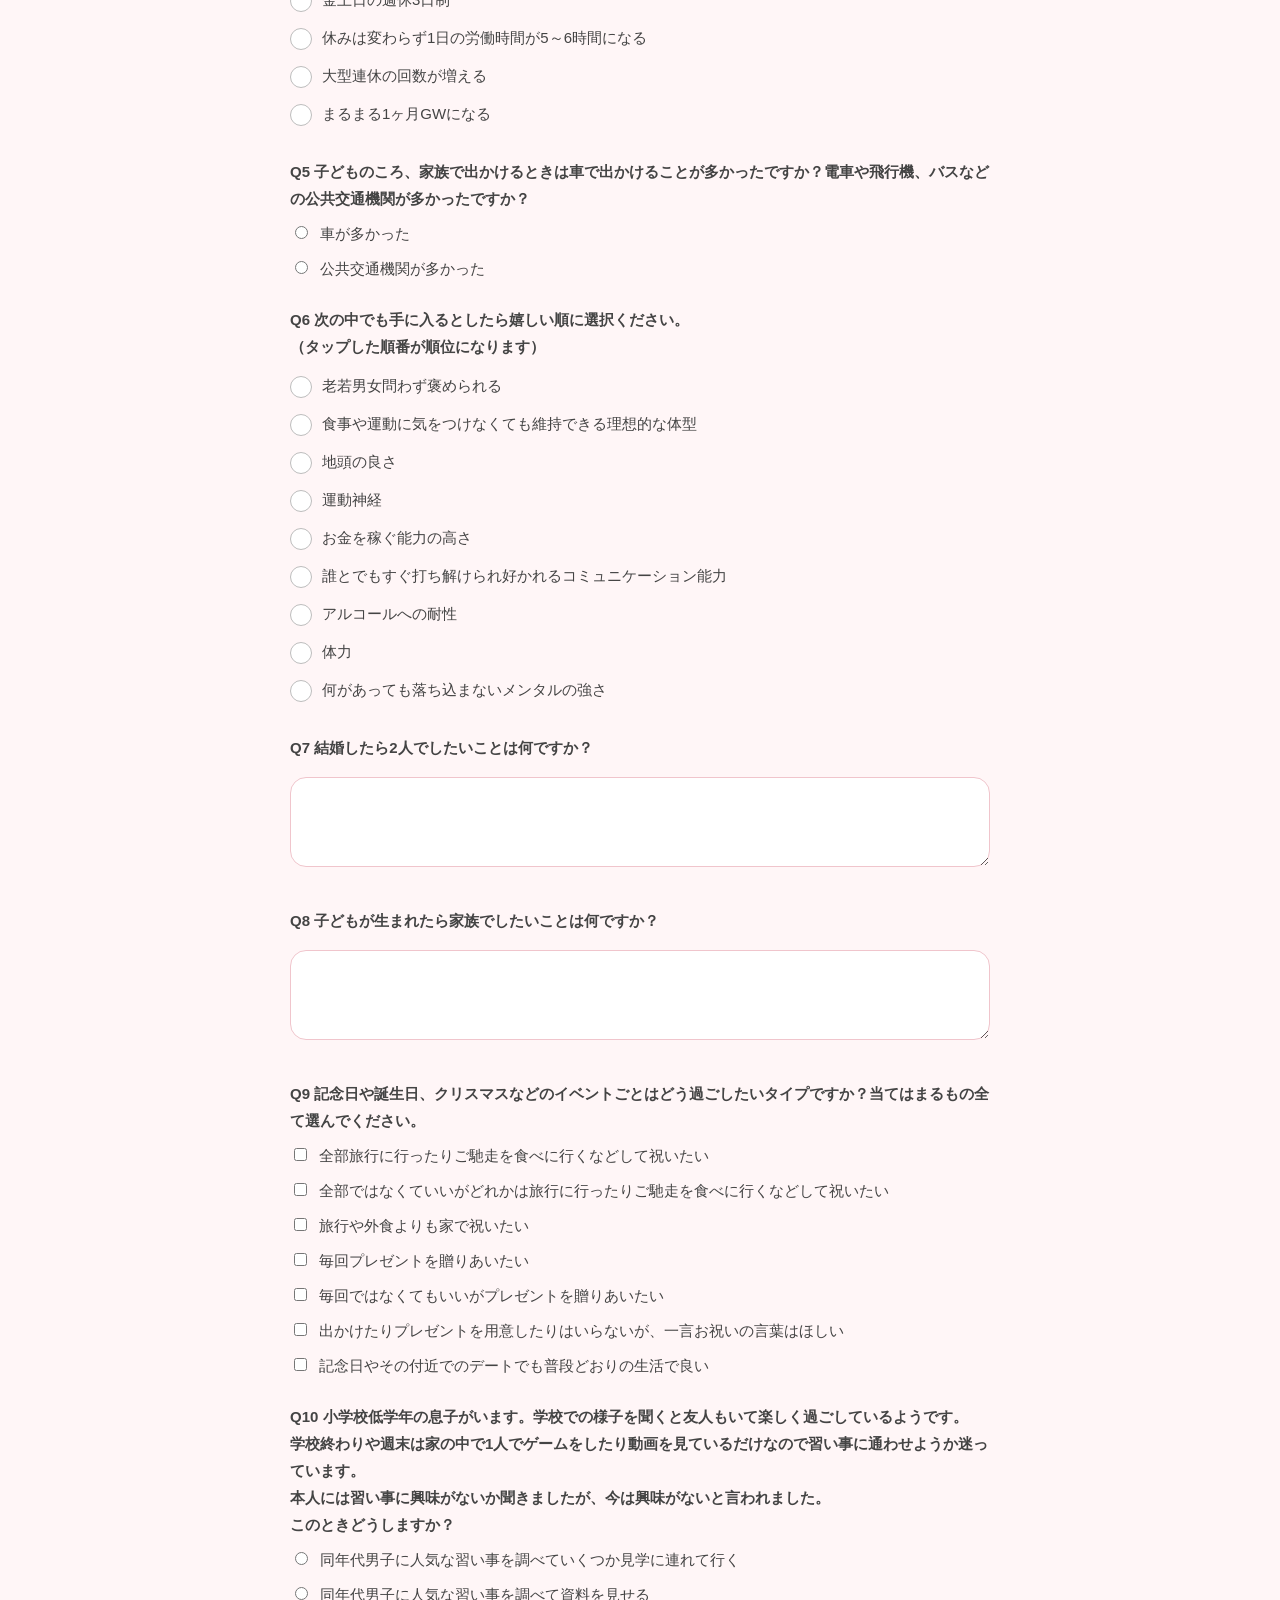
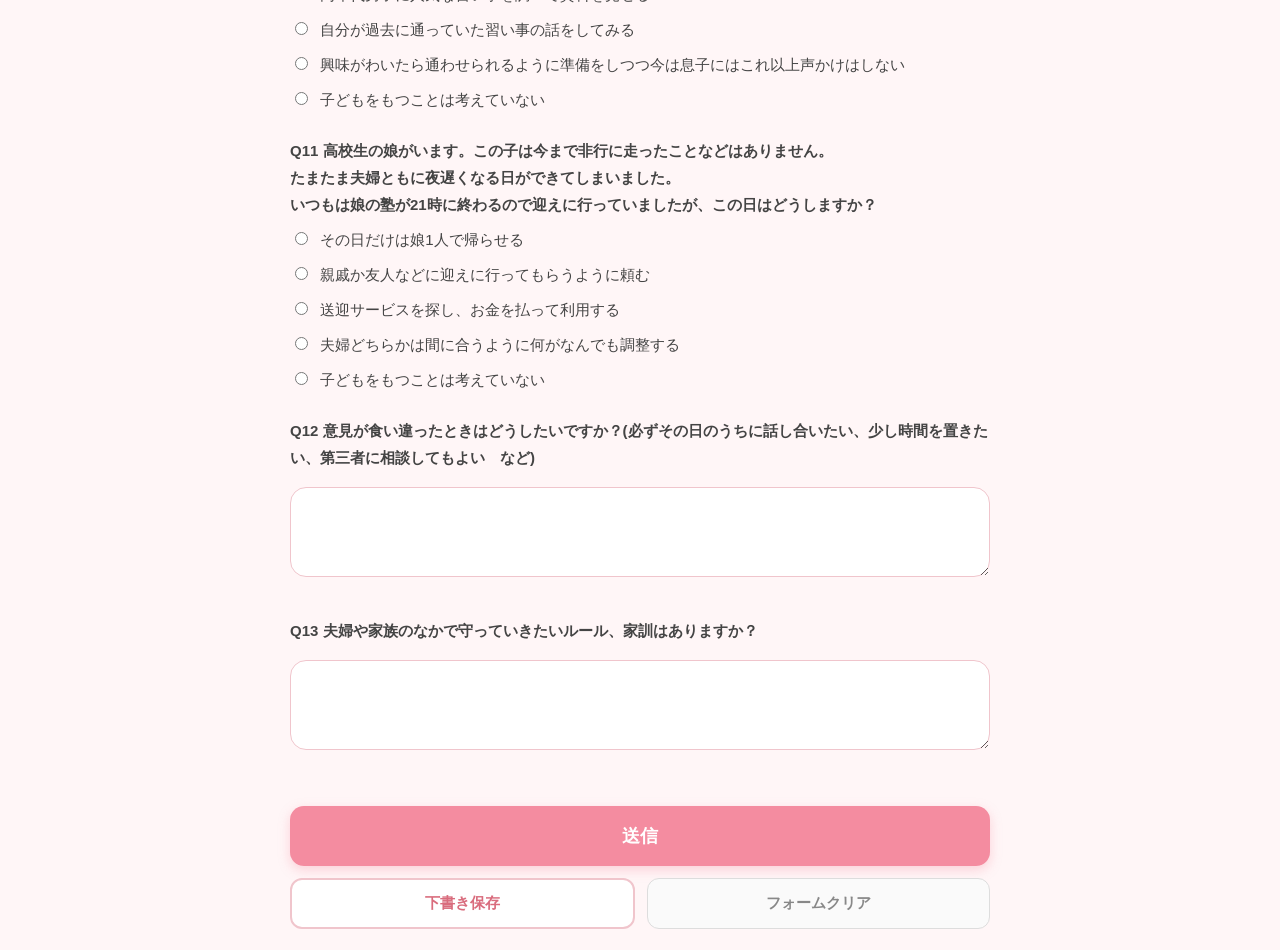
==== commit 53286305: "Update index.html" ====
--- a/index.html
+++ b/index.html
@@ -232,7 +232,7 @@
   <h1>恋活・婚活 自己開示QA Part3</h1>
 
   <p class="form-description">
-    本サービスは、恋活・婚活・交際前の自己開示を目的としています。<br>
+    本サービスは、交際前の自己開示を目的としています。<br>
     なお本サービスは、結婚相談所・マッチングアプリ・知人の紹介等ですでに知り合ったお相手との相互理解を深めるための自己開示支援サービスです。新たな出会いは提供しておりません。<br>
     プライバシー保護：LINE IDはハッシュ化（暗号化）して保存されます。表示名・プロフィール画像・メールアドレスなどは取得されません。<br>
     再回答について：同じLINEアカウントから回答された場合、以前の内容は上書きされます。
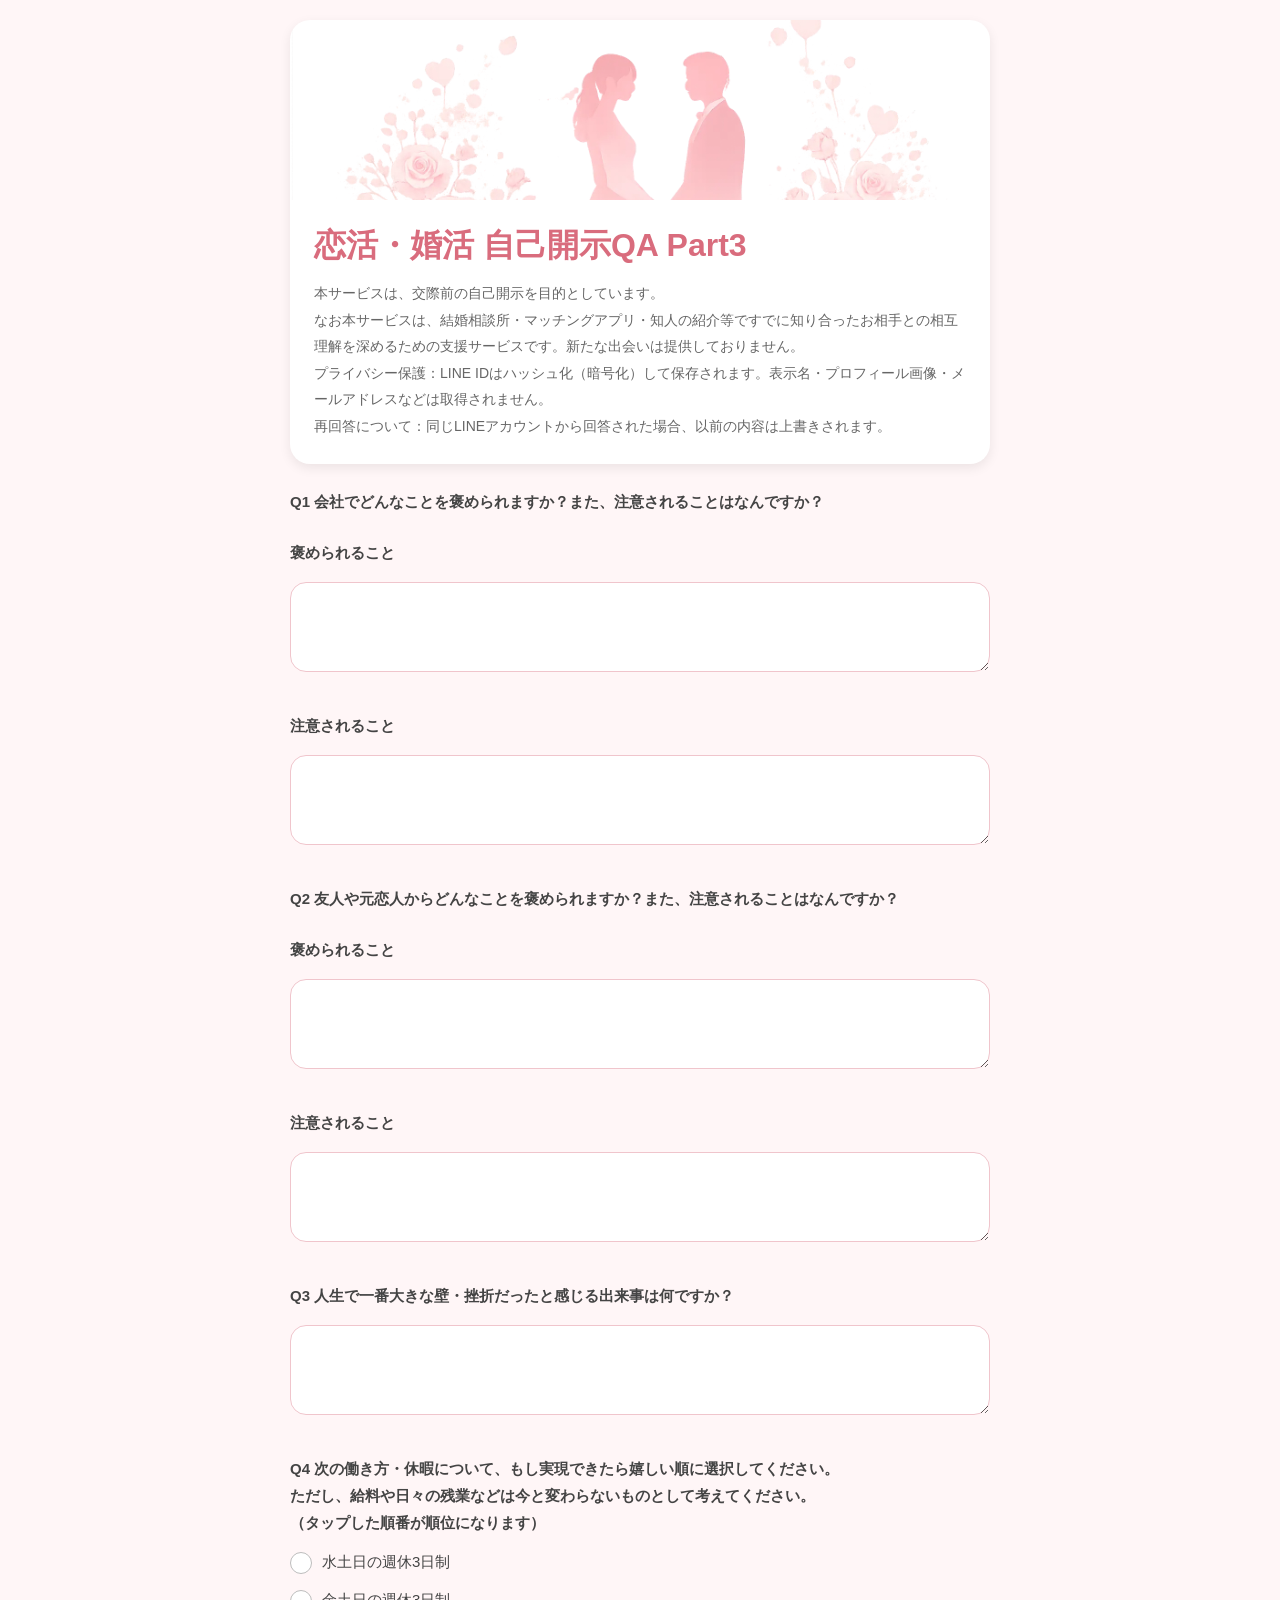
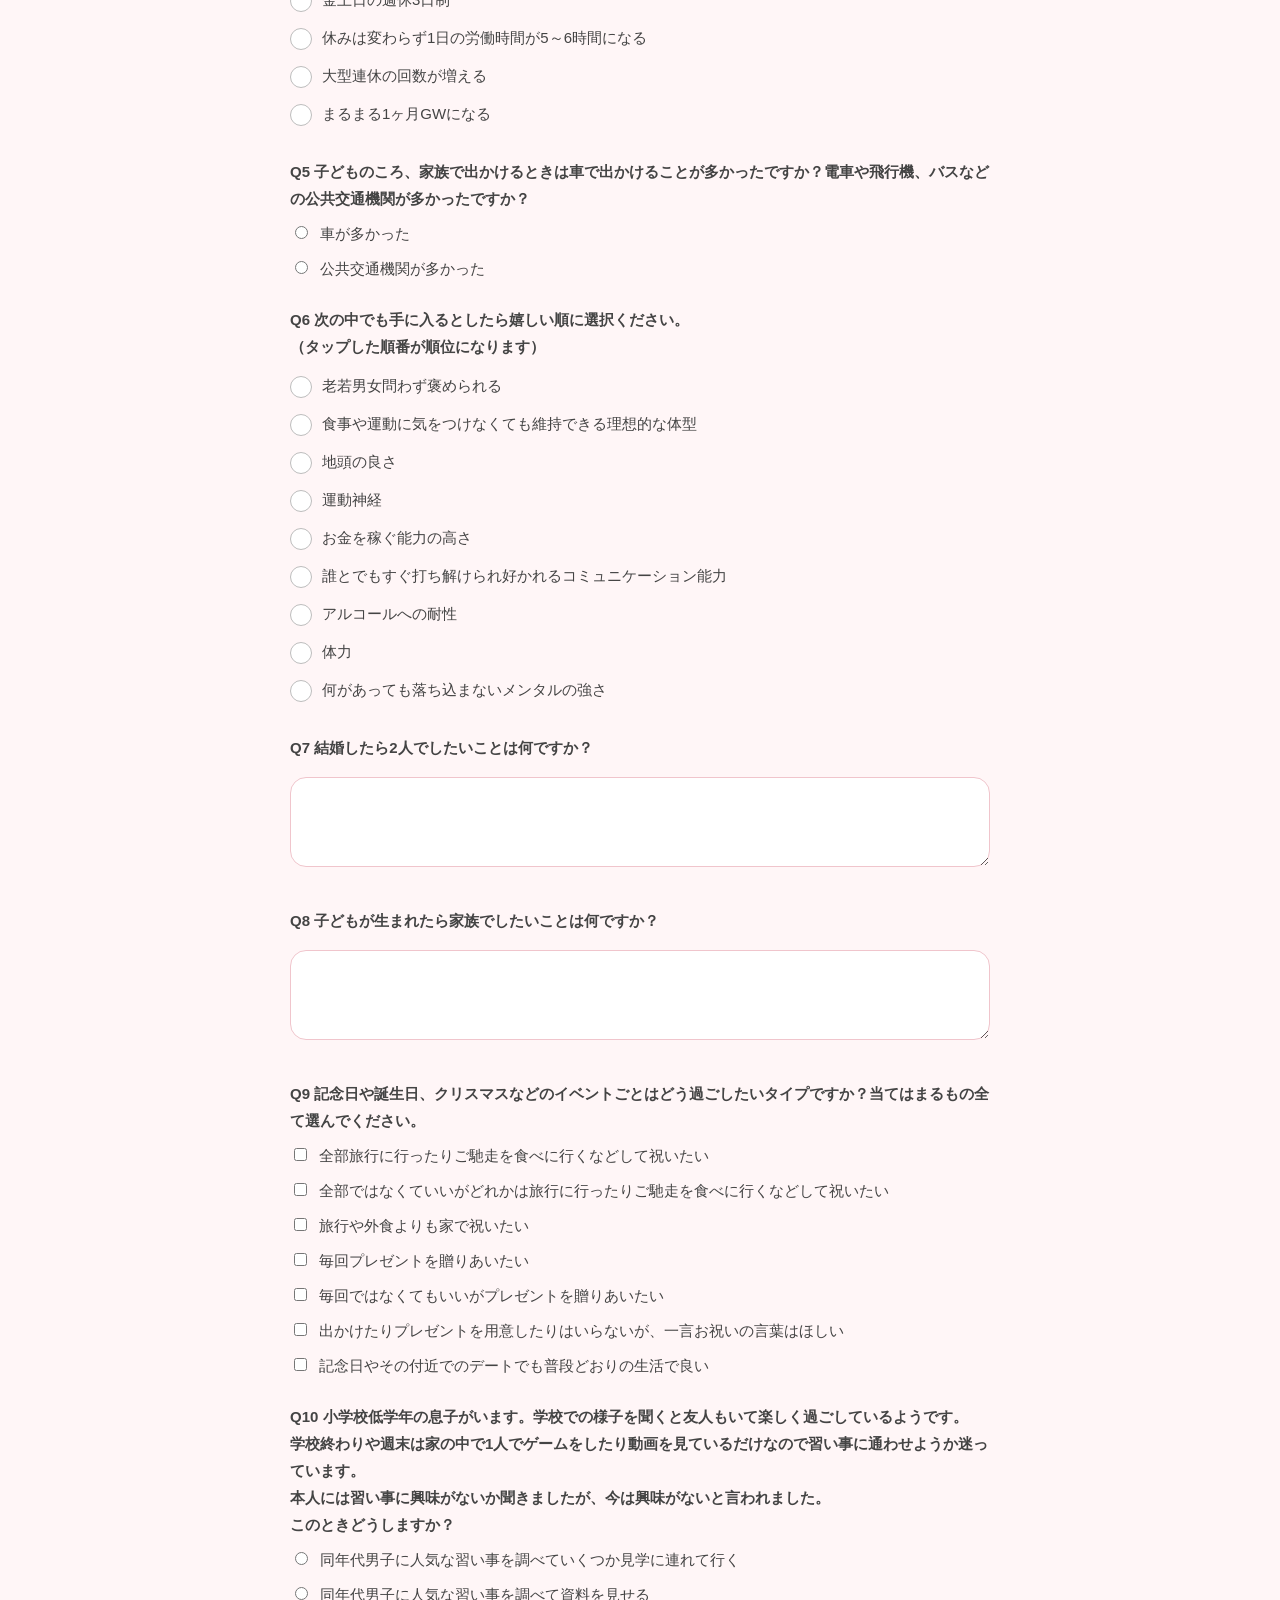
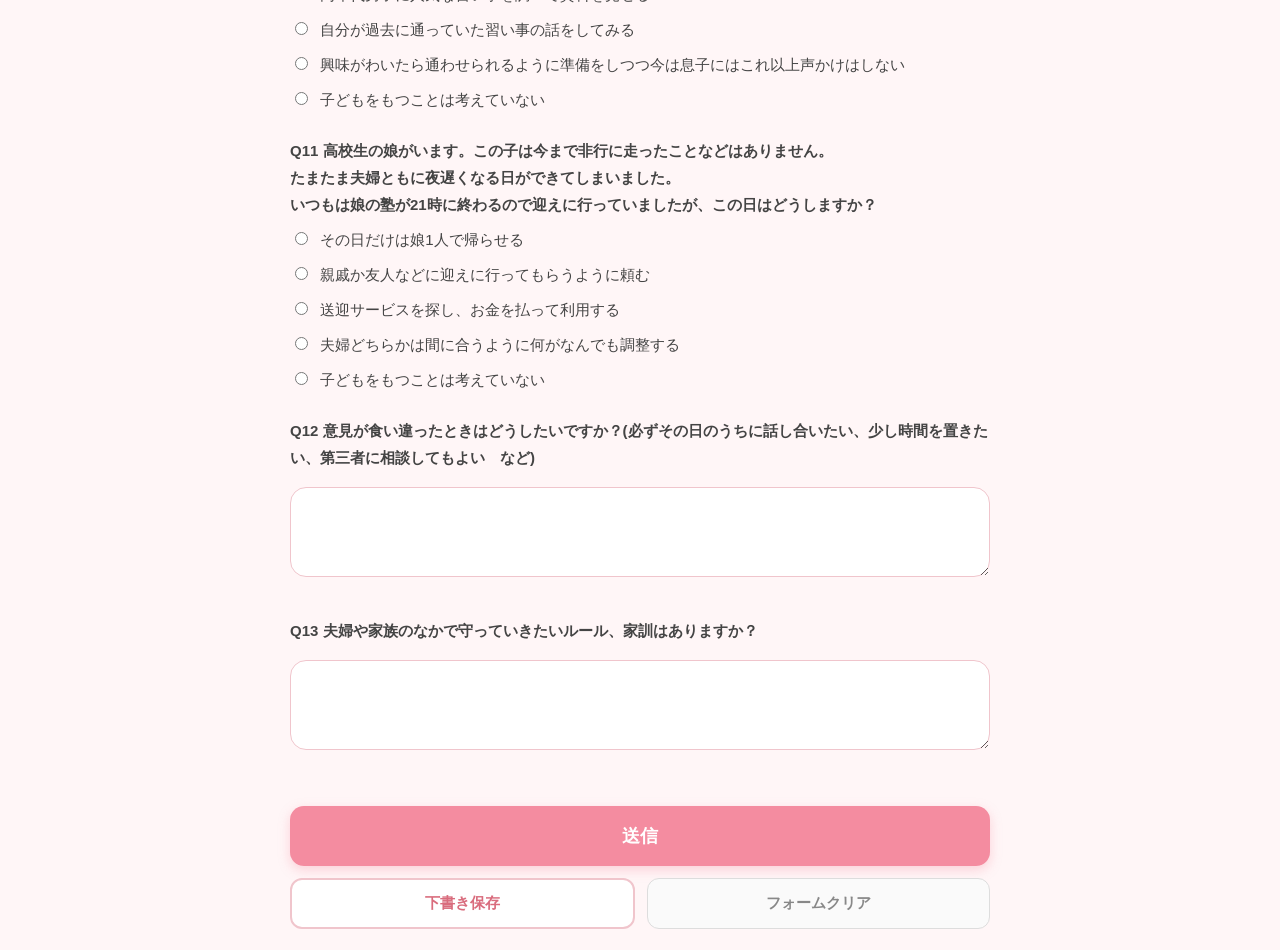
==== commit d8e069f7: "Update index.html" ====
--- a/index.html
+++ b/index.html
@@ -233,7 +233,7 @@
 
   <p class="form-description">
     本サービスは、交際前の自己開示を目的としています。<br>
-    なお本サービスは、結婚相談所・マッチングアプリ・知人の紹介等ですでに知り合ったお相手との相互理解を深めるための自己開示支援サービスです。新たな出会いは提供しておりません。<br>
+    なお本サービスは、結婚相談所・マッチングアプリ・知人の紹介等ですでに知り合ったお相手との相互理解を深めるための支援サービスです。新たな出会いは提供しておりません。<br>
     プライバシー保護：LINE IDはハッシュ化（暗号化）して保存されます。表示名・プロフィール画像・メールアドレスなどは取得されません。<br>
     再回答について：同じLINEアカウントから回答された場合、以前の内容は上書きされます。
   </p>
